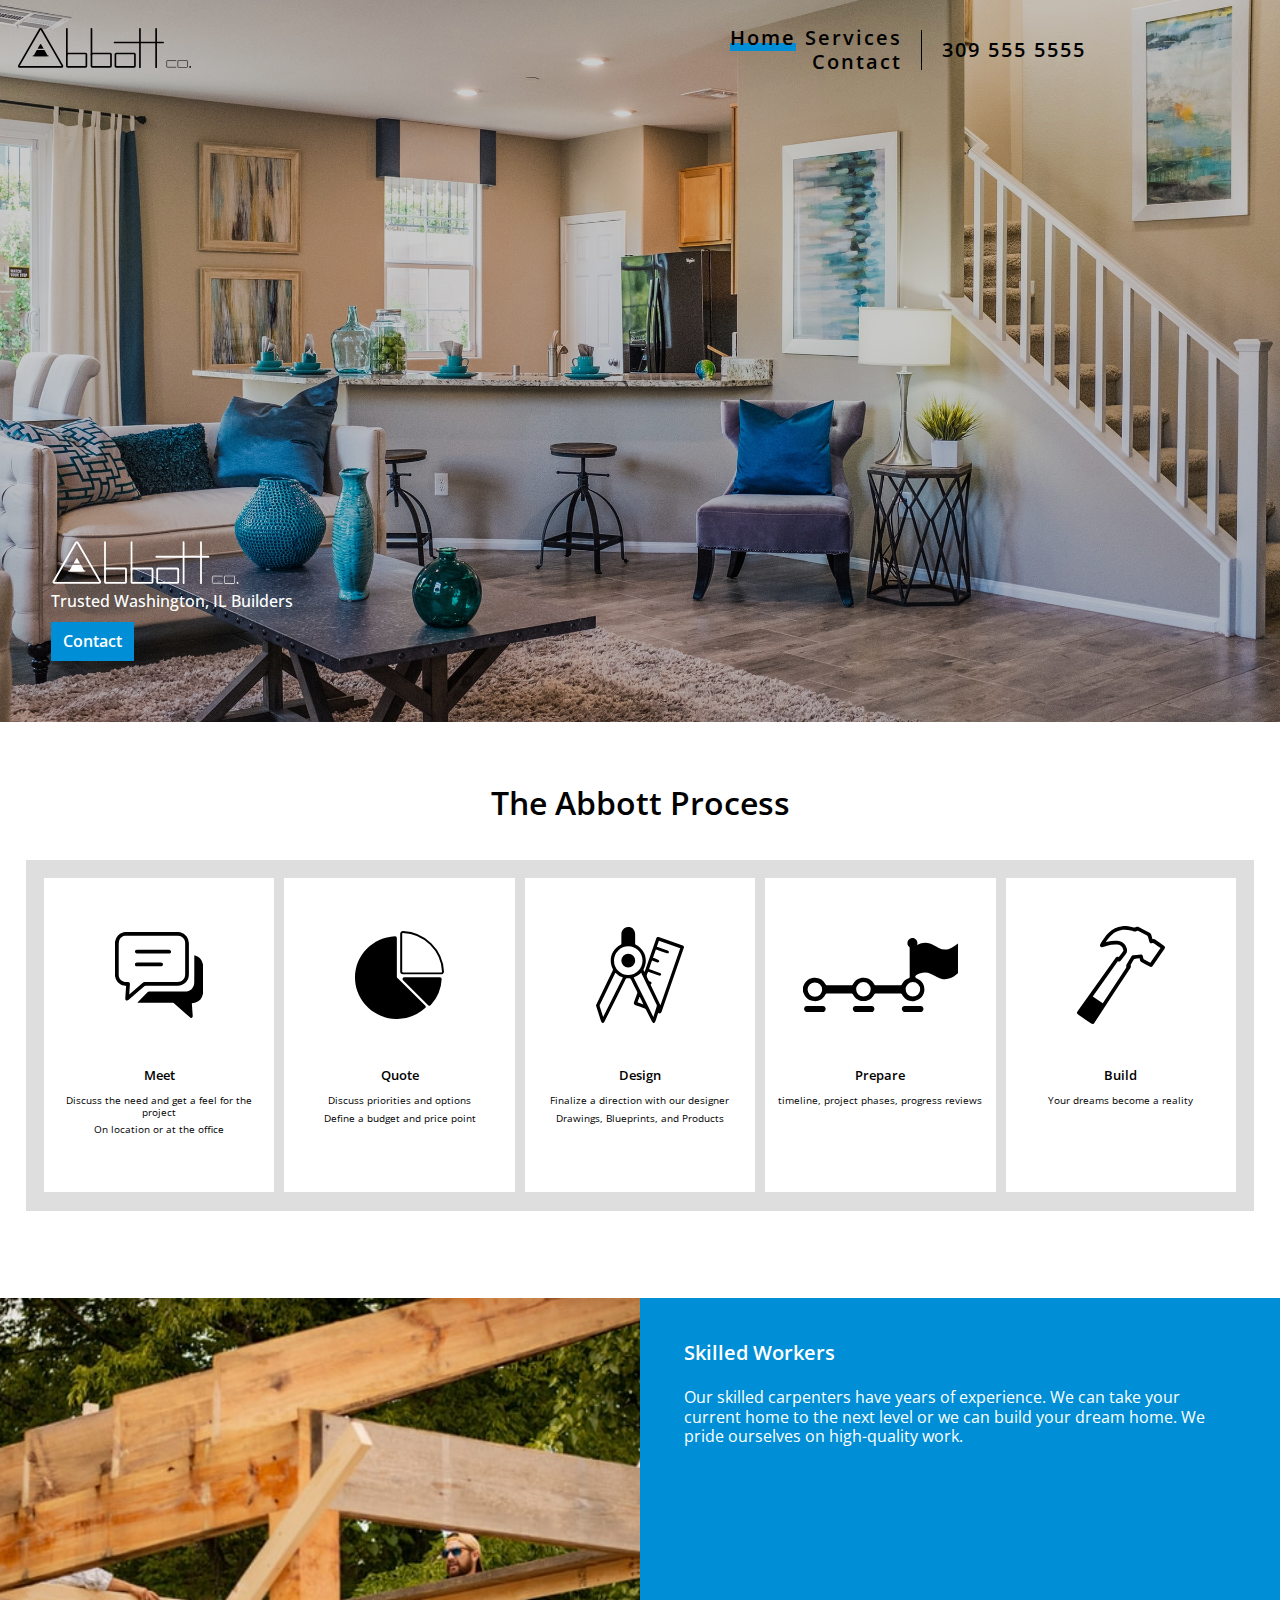
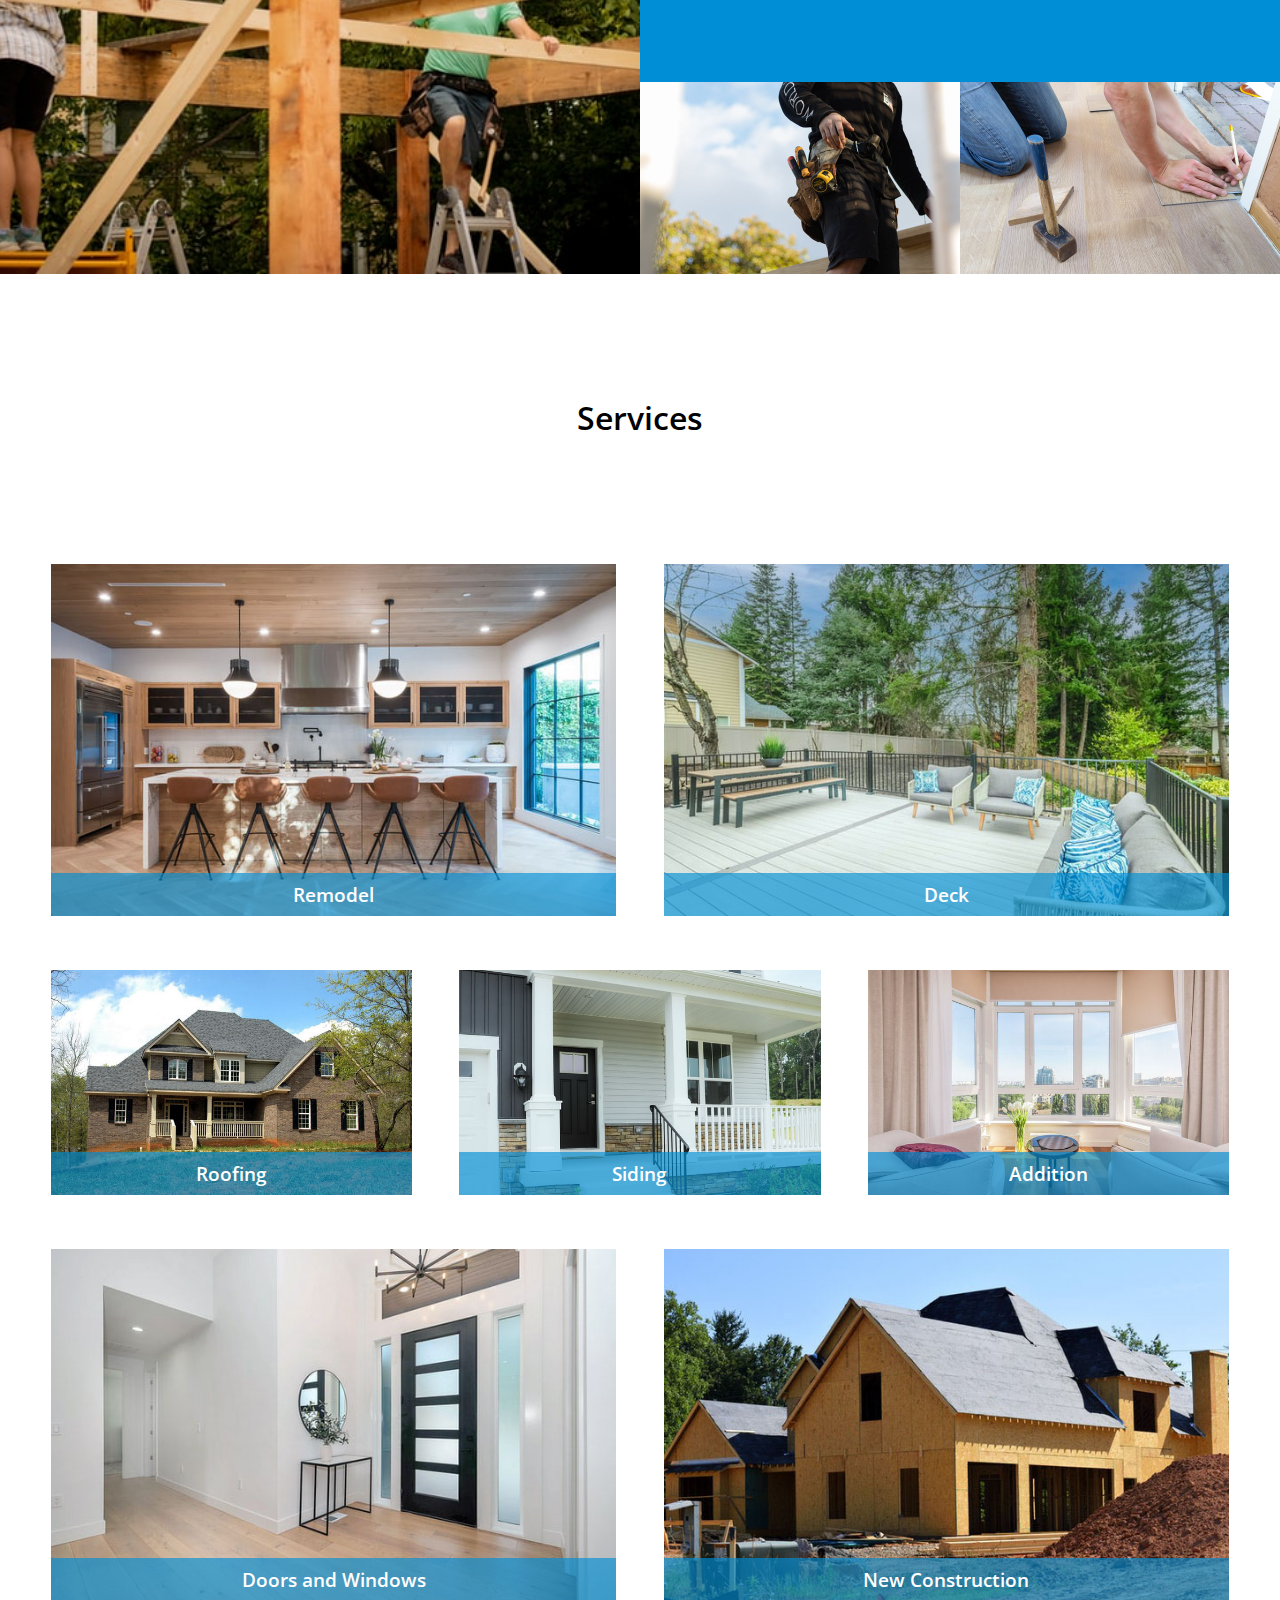
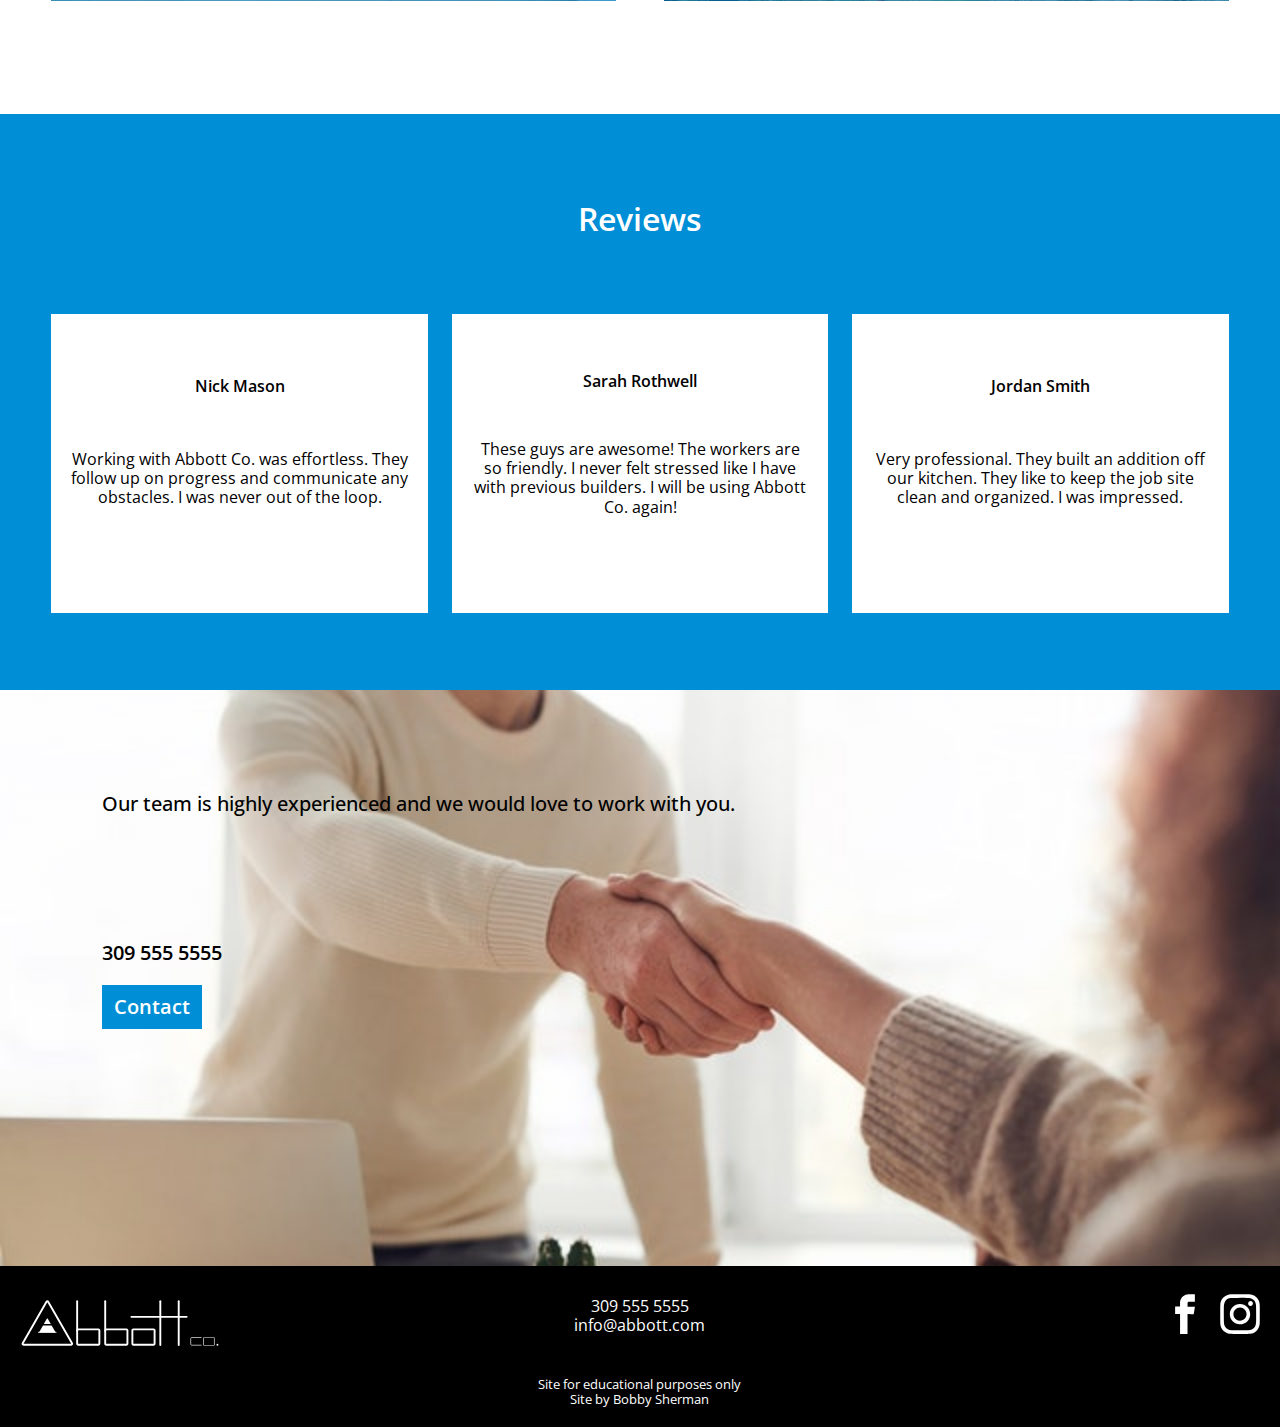
==== index.html @ 9bb4b3c3 "general tweaks + deleted redundant css" ====
<!DOCTYPE html>
<html lang="en">
    <head>
        <title>Abbott Company | Home</title>
        <link rel="icon" type="image/png" href="logo/favicon.svg">
        <meta charset="UTF-8">
        <meta name="description" content="Abbott Company is the trusted builder and contractor of Washington Illinois. (Site for educational purposes only)">
        <meta name="keywords" content="Peoria&#44; IL, Peoria Illinois, Abbott Company, Abbott Co., Contractor, Builder">
        <meta name="author" content="Bobby Sherman">
        <meta name="viewport" content="width=device-width, initial-scale=1.0">
        <link rel="preconnect" href="https://fonts.googleapis.com">
        <link rel="preconnect" href="https://fonts.gstatic.com" crossorigin>
        <link href="_css/styles.css" rel="stylesheet">
    </head>


    <body id="home">
        <header id="header" role="banner">
            <a class="logo-a" href="index.html"><img class="head-logo" src="logo/logo_blk.svg" alt="abbott company logo"></a> <!-- might replace with css background-->
            <nav role="navigation">
                <a href="#" id="menu-icon"></a>
                <ul class="nav-ul">
                    <li class="nav-li"><a class="nav-link current-page" href="#">Home</a></li>
                    <li class="nav-li"><a class="nav-link" href="_pages/services.html">Services</a></li>
                    <li class="nav-li"><a class="nav-link" href="_pages/contact.html">Contact</a></li>
                </ul>
            </nav>
           <div class="vrt-line"></div>
            <a class="head-nbr" href="tel:309-555-5555">309 555 5555</a>
        </header>

        <aside id="head-cta" role="complementary">
            <!-- REVIEW: <img src="pic/room.jpg" alt="Modern living room and kitcen"> --> <!-- NOTE: might replace with css background for section element -->
            <ul>
                <li><img class="head-cta-logo" src="logo/logo_wht.svg" alt="abbott company logo"></li> <!-- might replace with css background-->
                <li><p class="head-p">Trusted Washington&#44; IL Builders</p></li>
                <li><a class="btn" href="/_pages/contact.html">Contact</a></li>
            </ul>
        </aside>


        <main id="hm-main" role="main">
            <section id="process" role="region">
                <h2>The Abbott Process</h2>
                <article role="article">
                    <section class="process-card">
                        <img src="icon/meet.svg" alt="conversation speech bubble">
                        <h4>Meet</h4>
                        <ul class="process-ul">
                            <li class="process-li">Discuss the need and get a feel for the project</li>
                            <li class="process-li">On location or at the office</li>
                        </ul>
                    </section>

                    <section class="process-card">
                        <img src="icon/quote.svg" alt="pie chart">
                        <h4>Quote</h4>
                        <ul class="process-ul">
                            <li class="process-li">Discuss priorities and options</li>
                            <li class="process-li">Define a budget and price point</li>
                        </ul>
                    </section>

                    <section class="process-card">
                        <img src="icon/design.svg" alt="drawing compass and ruler">
                        <h4>Design</h4>
                        <ul class="process-ul">
                            <li class="process-li">Finalize a direction with our designer</li>
                            <li class="process-li">Drawings, Blueprints, and Products</li>
                        </ul>
                    </section>

                    <section class="process-card">
                        <img src="icon/prep.svg" alt="path to goal with milestones">
                        <h4>Prepare</h4>
                        <p class="process-info">timeline, project phases, progress reviews</p>
                    </section>

                    <section class="process-card">
                        <img src="icon/build.svg" alt="hammer">
                        <h4>Build</h4>
                        <p class="process-info">Your dreams become a reality</p>
                    </section>
                </article>
            </section>


            <section id="hm-workers" role="region">
                <img class="wrkPic-big" src="pic/workers1.jpg" alt="Two men framing a garage">      
                <!-- REVIEW: workers div -->
                <div class="wrk-exp">
                    <h3>Skilled Workers</h3>
                    <p>Our skilled carpenters have years of experience. We can take your current home to the next level or we can build your dream home. We pride ourselves on high-quality work.</p>
                </div>
                <img class="wrkPic-sml1" src="pic/workers2.jpg" alt="Carpenter with a toll belt">
                <img class="wrkPic-sml2" src="pic/workers3.jpg" alt="Carpenter installing new flooring">
            </section>


            <section id="hm-service" role="region">
                <h2>Services</h2>
                <a class="srv-lnk" href="/_pages/services.html">
                    <img class="srv-img" src="pic/remodel.jpg" alt="Large kitchen with modern decor">
                    <p class="srv-p">Remodel</p>
                </a>

                <a class="srv-lnk" href="/_pages/services.html">
                    <img class="srv-img" src="pic/deck.jpg" alt="Grey deck with seating">
                    <p class="srv-p">Deck</p>
                </a>

                <a class="srv-lnk" href="/_pages/services.html">
                    <img class="srv-img" src="pic/roof.jpg" alt="New roof shingles">
                    <p class="srv-p">Roofing</p>
                </a>

                <a class="srv-lnk" href="/_pages/services.html">
                    <img class="srv-img" src="pic/siding.jpg" alt="Front of house with blue and white siding">
                    <p class="srv-p">Siding</p>
                </a>

                <a class="srv-lnk" href="/_pages/services.html">
                    <img class="srv-img" src="pic/addition.jpg" alt="Sitting area with white chairs and large windows">
                    <p class="srv-p">Addition</p>
                </a>

                <a class="srv-lnk" href="/_pages/services.html">
                    <img class="srv-img" src="pic/door.jpg" alt="Front door with frosted light and clear side lights">
                    <p class="srv-p">Doors and Windows</p>
                </a>

                <a class="srv-lnk" href="/_pages/services.html">
                    <img class="srv-img" src="pic/new.jpg" alt="New house with OSB exterior and felt paper on roof">
                    <p class="srv-p">New Construction</p>
                </a>
            </section>


            <section id="reviews" role="region">
                <h2>Reviews</h2>
                    <p class="review-p"><cite>Nick Mason</cite>
                    <q class="review-q">Working with Abbott Co. was effortless. They follow up on progress and communicate any obstacles. I was never out of the loop.</q>
                    </p>

                    <p class="review-p"><cite>Sarah Rothwell</cite>
                    <q class="review-q">These guys are awesome! The workers are so friendly. I never felt stressed like I have with previous builders. I will be using Abbott Co. again!</q>
                    </p>

                    <p class="review-p"><cite>Jordan Smith</cite>
                    <q class="review-q">Very professional. They built an addition off our kitchen. They like to keep the job site clean and organized. I was impressed.</q>
                    </p>
            </section>


            <aside id="cta" role="complementary">
                <!-- REVIEW: <img class="hm-cta-pic" src="pic/handshake.jpg" alt="Man and woman shake ahnds in agreement"> --> <!-- NOTE: might replace with css background-->
                    <p>Our team is highly experienced and we would love to work with you.</p>
                    <ul>
                        <li><a class="cta-num" href="tel:309-555-5555">309 555 5555</a></li>
                        <li><a class="btn" href="/_pages/contact.html">Contact</a></li>
                    </ul>
            </aside>
        </main>


        <footer role="contentinfo">
            <img src="logo/logo_wht.svg" alt="abbott company logo">

            <address>
                <a href="tel:309-555-5555">309 555 5555</a>
                <a href="mailto:info@abbott.com">info@abbott.com</a>
            </address>
            
            <section>
                <p>Site for educational purposes only</p>
                <p>Site by<a href="mailto:thebobbysherman@gmail.com"> Bobby Sherman</a></p>
            </section>

            <ul>
                <li><a href="#"><img class="fb" src="social/facebook_sprite_wht.svg" alt="facebook logo"></a></li>
                <li><a href="#"><img class="ig" src="social/instagram_sprite_wht.svg" alt="instagram logo"></a></li>
            </ul>
        </footer>
    </body>
</html>
---- _css/styles.css ----
@import url('https://fonts.googleapis.com/css2?family=Open+Sans:wght@300;400;500;600;700&display=swap');

/* SECTION: RESET */

	/* 	http://meyerweb.com/eric/tools/css/reset/ 
   		v2.0 | 20110126
   		License: none (public domain)
   		modified by: Bobby Sherman */

html, body, div, span, applet, object, iframe,
h1, h2, h3, h4, h5, h6, p, blockquote, pre,
a, abbr, acronym, address, big, cite, code,
del, dfn, em, img, ins, kbd, q, s, samp,
small, strike, strong, sub, sup, tt, var,
b, u, i, center,
dl, dt, dd, ol, ul, li,
fieldset, form, label, legend,
table, caption, tbody, tfoot, thead, tr, th, td,
article, aside, canvas, details, embed, 
figure, figcaption, footer, header, hgroup, 
menu, nav, output, ruby, section, summary,
time, mark, audio, video {
	margin: 0;
	padding: 0;
	border: 0;
	font-size: 110%;
	font: inherit;
	vertical-align: baseline;
	text-decoration: none;
	box-sizing: border-box;
	font-family: "Open Sans", Verdana, Geneva, Tahoma, sans-serif;
}
/* HTML5 display-role reset for older browsers */
article, aside, details, figcaption, figure, 
footer, header, hgroup, menu, nav, section {
	display: block;
}
body {
	line-height: 1.2;
}
ol, ul{
	list-style: none;
}
blockquote, q {
	quotes: none;
}
blockquote:before, blockquote:after,
q:before, q:after {
	content: '';
	content: none;
}
table {
	border-collapse: collapse;
	border-spacing: 0;
}
input, textarea {
	box-sizing: border-box;
	margin: 0;
} 
/* !SECTION: RESET - END */


/* SECTION: Global STYLES */
/* ANCHOR: h GLOBAL */
h1 {
	text-align: center;
	font-size: 300%;
	font-weight: var(--smi);
	padding: 5%;
}

h2 {
	text-align: center;
	font-weight: var(--smi);
	font-size: 200%;
	padding: 3%;
}

h3 {
	font-weight: var(--smi);
	font-size: 125%;
}

h4 {
	font-weight: var(--smi);
	margin-bottom: 10px;
}


/* ANCHOR: p GLOBAL */
p {
	color: var(--black);
}

/* ANCHOR: btn GLOBAL */
.btn {
	display: inline-block;
	background-color: var(--blue);
	margin: 10px 0;
	padding: 10px 12px;
	color: var(--white);
	font-weight: var(--smi);
}

.btn:hover {
	transition: 100ms ease-in-out;
	background-color: var(--hvrBlue);
}

.btn:active {
	transform: scale(.9);
}

/* ANCHOR: HEADER */
#header {
	grid-area: header;
	align-items: center;
	display: grid;
	grid-template-columns: auto 2.15fr .1fr 1fr;
	height: 100px;
	padding: 1%;
	z-index: 1000; /* REVIEW */
}

.menu-icon {
	display: none;
}

.logo-a {
	padding: 5px;
}

.head-logo {
	height: 40px;
}

.head-cta-logo {
	display: block;
	padding: 3% 0;
	height: 60px;
}

.head-nbr {
	padding-left: 1.25%;
	justify-self: left;
}


/* ANCHOR: NAV GLOBAL*/
.nav-li {
	display: inline;
	padding: 1%;
}

.nav-link:hover, .head-nbr:hover {
	background-image: url(../background/blue-box.svg);
	background-repeat: no-repeat;
	background-size: 170px;
	background-position: bottom;
}

.current-page {
	background-image: url(../background/blue-box.svg);
	background-repeat: no-repeat;
	background-size: 170px;
	background-position: bottom;
}

.nav-link, .head-nbr {
	color: var(--black);
	font-weight: var(--smi);
	font-size: 125%;
	letter-spacing: 2px;
}

.nav-ul {
	justify-self: end;
	text-align: right;
}

.vrt-line {
	border-left: 1.75px solid var(--black);
	height: 40px;
	justify-self: center;
}


/* ANCHOR: CTA GLOBAL */
#cta { 
		background-size: cover;
		background-position: center;
		padding: 8%;
		display: grid;
		font-size: 125%;
}

#cta p {        
	font-weight: var(--med);
}

#cta li {
	padding: 5px 0;
}

#cta ul {
    padding: 30px 0;
}
    
.cta-num {
	color: var(--black);
	font-weight: var(--smi);
}


/* ANCHOR: main GLOBAL */
main {
	grid-area: main;
	display: grid;
}


/* SECTION: footer GLOBAL */
footer {
	grid-area: footer;
	background-color: var(--black);
	display: grid;
}

footer p, footer a {
	color: var(--white);
}

footer > img {
	grid-area: ft-logo;
	align-self: end;
}

footer ul {
	grid-area: ft-social;
	display: grid;
	text-align: center;
	grid-template-columns: repeat(2, 1fr);
}

/* https://css-tricks.com/spriting-img/ -- Robin Rendle (Feb 6, 2015) */
.ig {
	object-fit: cover; /* modified */
	object-position: 0 0;
}

.fb {
	object-fit: cover; /* modified */
	object-position: 0 0;
}

footer address {
	grid-area: ft-info;
}

footer section {
	grid-area: ft-btm;
	text-align: center;
	align-self: end;
} 
/* !SECTION END - footer GLOBAL */


/* SECTION: HOME GLOBAL */
#home {
	display: grid;
}


/* ANCHOR: PROCESS */
#process {
	grid-area: process;
	display: grid;
}

#process article {
	display: grid;
	background-color: var(--grey);
}

.process-card {
	background-color: var(--white);
	display: grid;
	padding: 2%;
}

.process-card img {
	grid-area: pro-icon;
}

.process-card h4 {
	grid-area: pro-h4;
}

.process-card p, .process-card li {
	grid-area: pro-info;
}


/* ANCHOR: WORKERS */
#hm-workers {
		grid-area: workers;
		display: grid;
}


/* ANCHOR: SERVICE */
#hm-service {
		grid-area: service;
		display: grid;
}

.srv-lnk {
		display: grid;
		align-items: end;
}

.srv-p {
	background: var(--alphaBlue);
	color: var(--white);
	font-weight: var(--smi);
	font-size: 120%;
	grid-area: 2 / 1 / 3 / 2;
	width: 100%;
	text-align: center;
	padding: 10px;
}

.srv-img {
		grid-area: 1 / 1 / 3 / 2;
		width: 100%;
}


/* ANCHOR: REVIEWS */
#reviews {
		grid-area: review;
		display: grid;
		background-color: var(--blue);
		padding: 4% 4% 6% 4%;
}

.review-p {
	display: grid;
	background-color: var(--white);
	text-align: center;
	padding: 5%;
}

#reviews h2 {
	color: var(--white);
}

#reviews cite {
	align-self: center;
	font-weight: var(--smi);
}

#reviews cite {
	margin-bottom: 10px;
	font-weight: var(--smi);
}


/* ANCHOR: CTA-HOME */
#home #cta {
	grid-area: cta;
	background-image: url(../pic/handshake.jpg);
}
/* !SECTION: END - HOME GLOBAL */


/* SECTION: SERVICE GLOBAL */
#remodel {
	grid-area: remodel;
}

#deck {
	grid-area: deck;
}

#roof {
	grid-area: roof;
}

#siding {
	grid-area: siding;
}

#addition {
	grid-area: addition;
}

#door {
	grid-area: door;
}

#new {
	grid-area: new;
}

#srv-header {
	grid-area: srv-header;
	display: grid;
	grid-template-rows: 1fr 1fr;
	background-color: var(--blue);
}

#srv-header h1, #srv-header p {
	color: var(--white);
}


/* ANCHOR: SERVICE CARDS */
#service-main article {
	display: grid;
	gap: 15px;
	padding: 5%;
}

#service-main article img {
	width: 100%;
}

#service-main p {
	margin-top: 10px;
}

#service-main h3 {
	margin-bottom: 10px;
}

#service-main article ul {
	list-style-type: disc;
	list-style-position: inside;
	margin: 10px 5px;
}


/* ANCHOR: SERVICE CTA */
#service #cta {
	grid-area: srv-cta;
	background-image: 
		linear-gradient(
			rgba(0, 0, 0, .4),
			rgba(0, 0, 0, .4)
		),
		url(../pic/design.jpg);
}

#service .cta-num {
	color: var(--white);
}

#service #cta p {
	color: var(--white);
}
/* !SECTION: END - SERVICE GLOBAL */


/* SECTION: CONTACT GLOBAL */
#contact main {
	grid-template-rows: .125fr 1fr .5fr;
	grid-template-areas: 
	"ct-h1"
	"form"
	"ct-info"
	;
}

#contact h1 {
	grid-area: ct-h1;
	background-color: var(--blue);
	color: var(--white);
}


/* ANCHOR: FORM */
#form {
	grid-area: form;
	background-color: var(--blue);
	display: grid;
	padding: 4%;
}

#form section {
	background-color: var(--white);
}

#form .title {
	font-weight: var(--med);
}

#form .inputs,
#form select,
#form textarea {
	width: 100%;
	padding: 8px;
	margin: 5px 0 10px 0;
	background-color: var(--white);
	border: 1.2px solid var(--black);
}

fieldset label {
	margin: 5px 10px 5px 1px;
}

fieldset {
	margin: 10px 0;
}

#form .btn {
	border: none;
}


/* ANCHOR: INFO CARDS */
#contact-info {
	grid-area: ct-info;
	background-color: var(--grey);
	display: grid;
	margin: 3%;
}

.info-cards {
	background-color: var(--white);
	text-align: center;
	padding: 5%;
}

#social {
	grid-area: social;
	display: grid;
	grid-template-rows: .5fr 1fr;
	grid-template-columns: 1fr 1fr;
}

#hours {
	grid-area: hours;
}

#address {
	grid-area: address;
}

#bus-email {
	grid-area: email;
}

#bus-email a {
	color: var(--black);
}

#social h4 {
	grid-column: 1/3;
}

#contact-info dt {
	font-weight: var(--med);	
}

#contact-info dd {
	margin-bottom: 5px;
}

#contact-info h4 {
	padding: 8px;
}

#social img, #social p {
	transform: scale(.8);
}

#social a {
	justify-items: center;
}

/* !SECTION: END - CONTACT GLOBAL */


/* SECTION: VARIABLES */
:root {
	/* ANCHOR: COLORS */
	--white: hsl(0, 0%, 100%);
	--grey: hsl(0, 0%, 87%);
	--black: hsl(0, 0%, 0%);
	--blue: hsl(200, 100%, 42%);
	--alphaBlue: hsla(200, 100%, 42%, 65%);
	--hvrBlue: hsl(200, 100%, 22%);

	/* ANCHOR: FONT WEIGHTS */
	--lt: 300;
	--nrm: 400;
	--med: 500;
	--smi: 600;
	--bld: 700;
} 
/* !SECTION: END - VARIABLES */
/* !SECTION: END - GLOBAL STYLES */




/* SECTION: MOBILE */
@media screen and (min-width: 320px) and (max-width: 667px)  {
	
	/* SECTION: MOBILE GLOBAL */
	
	/* ANCHOR: HEADER */
	.head-cta-logo, .head-nbr, .vrt-line {
		display: none;
	}

	#header {
		grid-area: header;
		align-items: center;
		display: flex;
		justify-content: space-between;
		height: 75px;
		padding: 2%;
		z-index: 1000; /* REVIEW */
	}

	.logo-a {
		padding: 5px;
	}

	.head-logo {
		height: 40px;
	}

	
	/* ANCHOR: Nav */
	/* FIXME: Nav
		- nav doesn't display well on home screen
		- nav doesn't have animation
		- hamburger needs to be clickable on mobile 
	*/
	nav {
		padding: 5px;
	}

	/*	https://www.youtube.com/watch?v=XsvvSRN9DyA -- XO PIXEL 
		Used as a base for building a semantic nav */
	#menu-icon {
		background-image: url(../icon/menu_sprite.svg);
		background-repeat: no-repeat;
		background-position: 0 0;
		background-size: cover;
		display: block;
		height: 40px;
		width: 40px;
	}

	.nav-ul {
		display: none;
		position: absolute;
		background: var(--white);
		top: 75px;
		right: 0px;
		width: 100%;
		height: 100%;
		padding-top: 25%;
	}

	nav:hover ul {
		display: block;
	}

	.nav-li {
		padding: 30px 0;
		display: block;
		text-align: center;
	}

	.nav-link {
		text-decoration: none;
		color: var(--black);
		font-weight: var(--bld);
		font-size: 250%;
	}

	.nav-link:hover {
		background-image: url(../background/blue-box.svg);
		background-repeat: no-repeat;
		background-size: 325px;
		background-position: bottom;
	}

	.current-page {
		background-image: url(../background/blue-box.svg);
		background-repeat: no-repeat;
		background-size: 325px;
		background-position: bottom;
	}


	/* MOBILE - ANCHOR: FOOTER */
	footer {
		grid-row-gap: 10px;
		padding: 5%;
		grid-template-rows: .5fr .5fr 1fr;
		grid-template-columns: 1fr 1fr;
		grid-template-areas: 
		"ft-logo ft-social"
		". ft-info"
		"ft-btm ft-btm"
		;
	}

	footer p, footer a {
		font-size: 80%;
	}

	footer img {
		width: 150px;
	}

	footer ul {
		justify-self: end;
		column-gap: 10px;
	}

	.ig {
		width: 40px;
		height: 40px;
	}

	.fb {
		width: 20px;
		height: 39.5px;
	}

	footer address {
		text-align: right;
	}

	footer address a {
		display: block;
		padding: 5px 0;
	}
	/* !SECTION: END - MOBILE GLOBAL */


	/* SECTION: HOME */
	/* NOTE: Grid <body> */
	#home {
		grid-template-rows: auto 5% auto auto;
		grid-template-areas: 
		"header"
		"head-cta"
		"main"
		"footer"
		;
	}

	/* ANCHOR: HEAD CTA */
	#head-cta {
		grid-area: 1 / 1 / 3 / 2;
		z-index: 1; /* REVIEW */
		background-image: 
			linear-gradient(
				rgba(0, 0, 0, .2),
				rgba(0, 0, 0, .2)
			),
			url(../pic/room.jpg);
		background-repeat: no-repeat;
		background-position: center;
		background-size: cover;
		padding: 4%;
		display: flex;
		align-items: flex-end;
	}

	.head-p {
		color: var(--white);
		font-weight: var(--med);
	}

	/* NOTE: Grid <main> */
	#hm-main {
		grid-template-rows: .5fr .5fr 2fr .75fr .25fr;
		grid-template-areas: 
		"process"
		"workers"
		"service"
		"review"
		"cta"
		;
	}

	
	/* ANCHOR: PROCESS */
	#process {
		grid-template-rows: 1fr 4fr;
		padding: 0 5% 10% 5%;
	}

	#process article {
		grid-template-rows: repeat(5, 1fr);
		row-gap: 10px;
		padding: 4%;
	}

	.process-card {
		width: 100%;
		grid-template-columns: 1fr 2.5fr;
		grid-template-rows: .90fr 1fr;
		grid-template-areas: 
		"pro-icon pro-h4"
		"pro-icon pro-info"
		;
	}

	.process-card img {
		width: 50%;
		align-self: center;
		justify-self: center;
	}

	.process-card p, .process-card li {
		font-size: 70%;
	}

	.process-card li {
		margin-bottom: 5px;
	}

	.process-card h4 {
		align-self: end;
		margin-bottom: 5px;
	}

	
	/* ANCHOR: WORKERS */
	#hm-workers {
		grid-template-columns: 1fr 1fr;
		grid-template-rows: .5fr 1fr .5fr;
		grid-template-areas:
		"wrk-exp wrk-exp"
		"wrk-1 wrk-1"
		"wrk-2 wrk-3"
		;
	}

	.wrk-exp {
		grid-area: wrk-exp;
		background-color: var(--blue);
		padding: 5%;
		width: 100%;
	}

	.wrkPic-big {
		grid-area: wrk-1;
	}

	.wrkPic-sml1 {
		grid-area: wrk-2;
	}

	.wrkPic-sml2 {
		grid-area: wrk-3;
	}

	#hm-workers img {
		width: 100%;
	}

	#hm-workers p, #hm-workers h3 {
		color: var(--white);
		padding: 2%;
	}


	/* ANCHOR: SERVICE */
	#hm-service {
		row-gap: 15px;
		grid-template-rows: .1fr repeat(7, .75fr);
		margin-bottom: 50px;
	}

	.srv-lnk {
		padding: 4%;
		grid-template-rows: .8fr .2fr;
	}

	
	/* ANCHOR: REVIEWS */
	#reviews {
		grid-template-rows: .5fr repeat(3, 2fr);
		row-gap: 5%;
		padding: 8%;
	}

	
	/* ANCHOR: CTA */
	/* !SECTION: END - HOME */

	
	/* SECTION: SERVICE */
	#service-main {
		gap: 25px;
		grid-template-rows: repeat(9, auto);
		grid-template-areas:
		"srv-header"
		"remodel"
		"deck"
		"roof"
		"siding"
		"addition"
		"door"
		"new"
		"srv-cta"
		;
	}

	#srv-header {
		padding: 5%;
	}	
	/* !SECTION: END - SERVICE */


	/* SECTION: CONTACT */
	/* ANCHOR: FORM */
	#form {
		grid-template-rows: 1fr .5fr;
	}

	.formS1 {
		padding: 5% 5% 0 5%;
	}

	.formS2 {
		padding: 0% 5% 5% 5%;
	}


	/* ANCHOR: INFO CARDS */
	/* FIXME
		- seem too small
	*/
	#contact-info {
		padding: 3%;
		gap: 3%;
		grid-template-columns: 1fr 1fr;
		grid-template-rows: repeat(6, .25fr);
		grid-template-areas:
		"social email"
		"social email"
		"social hours"
		"address hours"
		"address hours"
		"address hours"
		;
	}
	/* !SECTION: END - CONTACT */
} 
/* !SECTION: END - MOBILE */




/* SECTION: TABLET */
@media screen and (min-width: 668px) and (max-width: 1024px) {
	
	/* SECTION: TABLET GLOBAL */
	footer {
		padding: 20px;
		grid-template-columns: 1fr 1fr 1fr;
		grid-template-rows: 1fr 1fr;
		justify-items: center;
		align-items: center;
		grid-template-areas:
		"ft-logo ft-info ft-social"
		". ft-btm ."
		;
	}

	footer img {
		width: 200px;
		justify-self: left;
	}

	.ig {
		/* object-fit: cover; */ /* modified */
		/* object-position: 0 0; */
		width: 40px;
		height: 40px;
		margin-left: 10px;
	}

	.fb {
		/* object-fit: cover; */ /* modified */
		/* object-position: 0 0; */
		width: 20px;
		height: 39.5px;
	}

	footer address a {
		display: block;
		text-align: center;
	}

	footer ul {
		justify-self: right;
	}

	footer section {
		margin-top: 30px;
		font-size: 80%;
	}
	/* !SECTION: END - TABLET GLOBAL */
	
	/* SECTION: HOME */
	#home {
		grid-template-rows: auto 10% repeat(2, auto);
		grid-template-areas: 
		"header"
		"head-cta"
		"main"
		"footer"
		;
	}


	/* ANCHOR: HEAD CTA */
	#head-cta {
		grid-area: 1 / 1 / 3 / 2;
		z-index: 1; /* REVIEW */
		background-image: 
			linear-gradient(
				rgba(0, 0, 0, .2),
				rgba(0, 0, 0, .2)
			),
			url(../pic/room.jpg);
		background-repeat: no-repeat;
		background-position: center;
		background-size: cover;
		padding: 4%;
		display: flex;
		align-items: flex-end;
	}

	.head-p {
		color: var(--white);
		font-weight: var(--med);
	}

	#hm-main {
		grid-template-rows: .5fr repeat(2, auto) 2fr 1fr;
		grid-template-areas: 
		"process"
		"workers"
		"service"
		"review"
		"cta"
		;
	}


	/* ANCHOR: PROCESS */
	#process {
		grid-template-rows: .2fr 1fr;
		padding: 2%;
	}

	#process article {
		grid-template-columns: repeat(5, 1fr);
		column-gap: 10px;
		padding: 1.5%;
		margin-bottom: 3%;
	}

	.process-card {
		grid-template-rows: 2fr .3fr 1fr;
		grid-template-areas: 
		"pro-icon"
		"pro-h4"
		"pro-info"
		;
	}

	.process-card img {
		width: 40%;
		align-self: center;
		justify-self: center;
	}

	.process-card:nth-child(4) img {
		width: 70%;
	}

	.process-card p, .process-card li {
		text-align: center;
		font-size: 60%;
		margin-bottom: 6px;
	}

	.process-card h4 {
		text-align: center;
		font-size: 80%;
	}


	/* ANCHOR: WORKERS */
	#hm-workers {
		grid-template-columns: repeat(4, 1fr);
		grid-template-rows: repeat(3, 1fr);
		grid-template-areas:
		"wrk-1 wrk-1 wrk-exp wrk-exp"
		"wrk-1 wrk-1 wrk-exp wrk-exp"
		"wrk-1 wrk-1 wrk-2 wrk-3"
		;
	}

	.wrk-exp {
		grid-area: wrk-exp;
		background-color: var(--blue);
		padding: 5%;
		width: 100%;
	}

	.wrkPic-big {
		grid-area: wrk-1;
		object-fit: cover;
		height: 100%;
	}

	.wrkPic-sml1 {
		grid-area: wrk-2;
	}

	.wrkPic-sml2 {
		grid-area: wrk-3;
	}

	#hm-workers img {
		width: 100%;
	}

	#hm-workers p, #hm-workers h3 {
		color: var(--white);
		padding: 2%;
	}


	/* ANCHOR: SERVICE */
	#hm-service {
		grid-template-columns: repeat(2, auto);
		grid-template-rows: .25fr repeat(4, 1fr);
		padding: 4%;
		justify-items: center;
		align-items: center;
	}

	#hm-service h2 {
		grid-area: 1 / 1 / 2 / 3;
	}

	.srv-lnk {
		padding: 2%;
		margin: 2%;
	}

	.srv-img {
		width: 100%;
	}

	.srv-lnk:last-of-type {
		grid-area: 5 / 1 / 6 / 3;
		width: 50%;
	}


	/* ANCHOR: REVIEWS */
	/* FIXME ADJUST GLOBAL STYLES */
	#reviews {
		gap: 4%;
		grid-template-rows: .25fr repeat(2, 1fr);
		grid-template-columns: repeat(2, auto);
	}

	#reviews h2 {
		width: 100%;
		grid-area: 1 / 1 / 2 / 3;
	}

	.review-p:nth-child(4) {
		grid-area: 3 / 1 / 4 / 3;
		width: 48%;
		justify-self: center;
	}

	/* ANCHOR: CTA */
	/* !SECTION: HOME - END */


	/* SECTION: SERVICE */
	#service-main {
		grid-template-rows: .5fr repeat(4, 1fr);
		grid-template-columns: repeat(2, 1fr);
		grid-template-areas:
		"srv-header srv-header"
		"remodel deck"
		"roof siding"
		"addition door"
		"new new"
		"srv-cta srv-cta"
		;
	}


	/* ANCHOR: HEADING */
	#srv-header {
		padding: 0 10%;
		margin-bottom: 5%;
	}


	/* ANCHOR: CARDS */
	#new {
		width: 50%;
		justify-self: center;
	}


	/* ANCHOR: CTA */
	/* !SECTION: SERVICE - END */


	/* SECTION: CONTACT */
	/* ANCHOR FORM */
	#form {
		grid-template-columns: repeat(2, auto);
	}

	#form section {
		padding: 8%;
	}

	/* ANCHOR INFO CARDS */
	#contact-info {
		grid-template-columns: repeat(4, 1fr);
		grid-template-rows: .8fr .2fr;
		grid-template-areas:
		"social hours address email"
		". hours . .";
		column-gap: 1.5%;
		padding: 2%;
	}
	/* !SECTION: CONTACT - END */
} 
/* !SECTION: TABLET - END */




/* SECTION: DESKTOP */
@media screen and (min-width: 1025px) {
	
	/* SECTION: DESKTOP GLOBAL */
	/* ANCHOR: FOOTER */
	footer {
		padding: 20px;
		grid-template-columns: 1fr 1fr 1fr;
		grid-template-rows: 1fr 1fr;
		justify-items: center;
		align-items: center;
		grid-template-areas:
		"ft-logo ft-info ft-social"
		". ft-btm ."
		;
	}

	footer img {
		width: 200px;
		justify-self: left;
	}

	.ig {
		width: 40px;
		height: 40px;
		margin-left: 10px;
	}

	.fb {
		width: 20px;
		height: 39.5px;
	}

	footer address a {
		display: block;
		text-align: center;
	}

	footer ul {
		justify-self: right;
	}

	footer section {
		margin-top: 30px;
		font-size: 80%;
	}
	/* !SECTION: END - DESKTOP GLOBAL */


	/* SECTION: HOME */
	#home {
		grid-template-rows: auto 15% repeat(2, auto);
		grid-template-areas: 
		"header"
		"head-cta"
		"main"
		"footer"
		;
	}


	/* ANCHOR: HEAD CTA */
	#head-cta {
		grid-area: 1 / 1 / 3 / 2;
		z-index: 1; /* REVIEW */
		background-image: 
			linear-gradient(
				rgba(0, 0, 0, .2),
				rgba(0, 0, 0, .2)
			),
			url(../pic/room.jpg);
		background-repeat: no-repeat;
		background-position: center;
		background-size: cover;
		padding: 4%;
		display: flex;
		align-items: flex-end;
	}

	.head-p {
		color: var(--white);
		font-weight: var(--med);
	}

	#hm-main {
		grid-template-rows: 1fr 1fr 2.5fr 1fr 1fr;
		grid-template-areas: 
		"process"
		"workers"
		"service"
		"review"
		"cta"
		;
	}


	/* ANCHOR: PROCESS */
	#process {
		grid-template-rows: .2fr 1fr;
		padding: 2%;
	}

	#process article {
		grid-template-columns: repeat(5, 1fr);
		column-gap: 10px;
		padding: 1.5%;
		margin-bottom: 5%;
	}

	.process-card {
		grid-template-rows: 2fr .3fr 1fr;
		grid-template-areas: 
		"pro-icon"
		"pro-h4"
		"pro-info"
		;
	}

	.process-card img {
		width: 40%;
		align-self: center;
		justify-self: center;
	}

	.process-card:nth-child(4) img {
		width: 70%;
	}

	.process-card p, .process-card li {
		text-align: center;
		font-size: 60%;
		margin-bottom: 6px;
	}

	.process-card h4 {
		text-align: center;
		font-size: 80%;
	}


	/* ANCHOR: WORKERS */
	#hm-workers {
		grid-template-columns: repeat(4, 1fr);
		grid-template-rows: repeat(3, 1fr);
		grid-template-areas:
		"wrk-1 wrk-1 wrk-exp wrk-exp"
		"wrk-1 wrk-1 wrk-exp wrk-exp"
		"wrk-1 wrk-1 wrk-2 wrk-3"
		;
	}

	.wrk-exp {
		grid-area: wrk-exp;
		background-color: var(--blue);
		padding: 5%;
		width: 100%;
	}

	.wrkPic-big {
		grid-area: wrk-1;
		object-fit: cover;
		height: 100%;
	}

	.wrkPic-sml1 {
		grid-area: wrk-2;
	}

	.wrkPic-sml2 {
		grid-area: wrk-3;
	}

	#hm-workers img {
		width: 100%;
	}

	#hm-workers p, #hm-workers h3 {
		color: var(--white);
		padding: 2%;
	}


	/* ANCHOR: SERVICE */
	#hm-service {
		grid-template-columns: repeat(6, 1fr);
		grid-template-rows: .75fr 1fr .5fr 1fr;
		padding: 4%;
		justify-items: center;
		align-items: center;
		gap: 4%;
		grid-template-areas:
		"h2 h2 h2 h2 h2 h2"
		"remodel remodel remodel deck deck deck"
		"roofing roofing siding siding addition addition"
		"doors doors doors new new new"
		;
	}

	.srv-lnk:nth-child(2) {
		grid-area: remodel;
	}

	.srv-lnk:nth-child(3) {
		grid-area: deck;
	}

	.srv-lnk:nth-child(4) {
		grid-area: roofing;
	}

	.srv-lnk:nth-child(5) {
		grid-area: siding;
	}

	.srv-lnk:nth-child(6) {
		grid-area: addition;
	}

	.srv-lnk:nth-child(7) {
		grid-area: doors;
	}

	.srv-lnk:last-child {
		grid-area: new;
	}

	#hm-service h2 {
		grid-area: h2;
	}

	.srv-img {
		width: 100%;
	}


	/* ANCHOR: REVIEWS */
	#reviews {
		display: grid;
		grid-template-columns: repeat(3, 1fr);
		grid-template-rows: 1fr 2fr;
		column-gap: 2%;
	}

	#reviews h2 {
		grid-area: 1 / span 3;
	}

	.review-p {
		padding: 5%;
	}
	/* ANCHOR: CTA */
	/* !SECTION: HOME - END */


	/* SECTION: SERVICE */
	#service-main {
		grid-template-rows: .75fr repeat(8, 1fr);
		grid-template-columns: repeat(2, 1fr);
		grid-template-areas:
		"srv-header srv-header"
		"remodel remodel"
		"deck deck"
		"roof roof"
		"siding siding"
		"addition addition"
		"door door"
		"new new"
		"srv-cta srv-cta"
		;
	}


	/* ANCHOR HEADING */
	#srv-header {
		padding: 0 10%;
		margin-bottom: 5%;
	}


	/* ANCHOR CARDS */
	#service-main article {
		display: grid;
		column-gap: 5%;
		grid-template-columns: repeat(2, 1fr);
		grid-template-rows: 1fr;
	}

	#service-main article img {
		align-self: start;
	}


	/* ANCHOR CTA */
	/* !SECTION: SERVICE - END */


	/* SECTION: CONTACT */
	/* ANCHOR FORM */
	#form {
		grid-template-columns: repeat(2, auto);
	}

	#form section {
		padding: 8%;
	}

	/* ANCHOR INFO CARDS */
	#contact-info {
		grid-template-columns: repeat(4, 1fr);
		grid-template-rows: .8fr .2fr;
		grid-template-areas:
		"social hours address email"
		". hours . .";
		column-gap: 1.5%;
		padding: 2%;
	}
	/* !SECTION: CONTACT - END */
} /* !SECTION: DESKTOP - END */
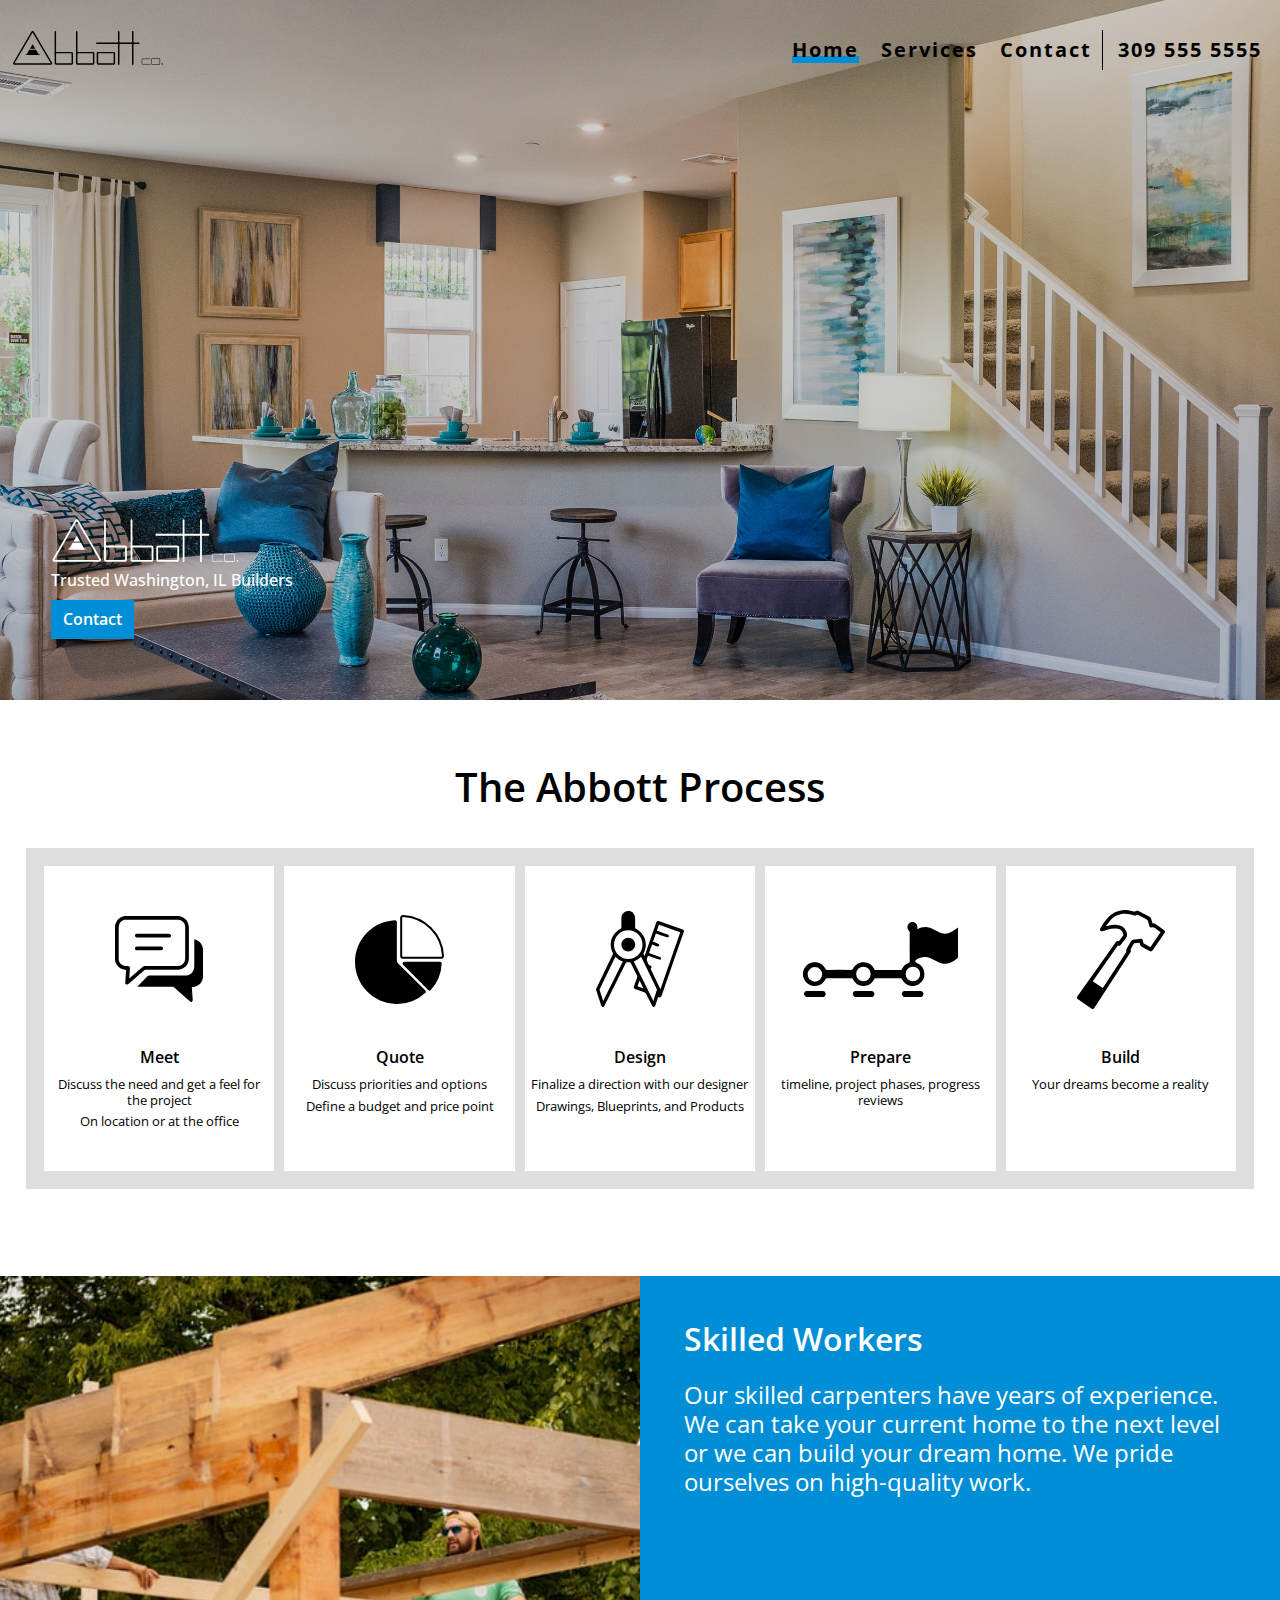
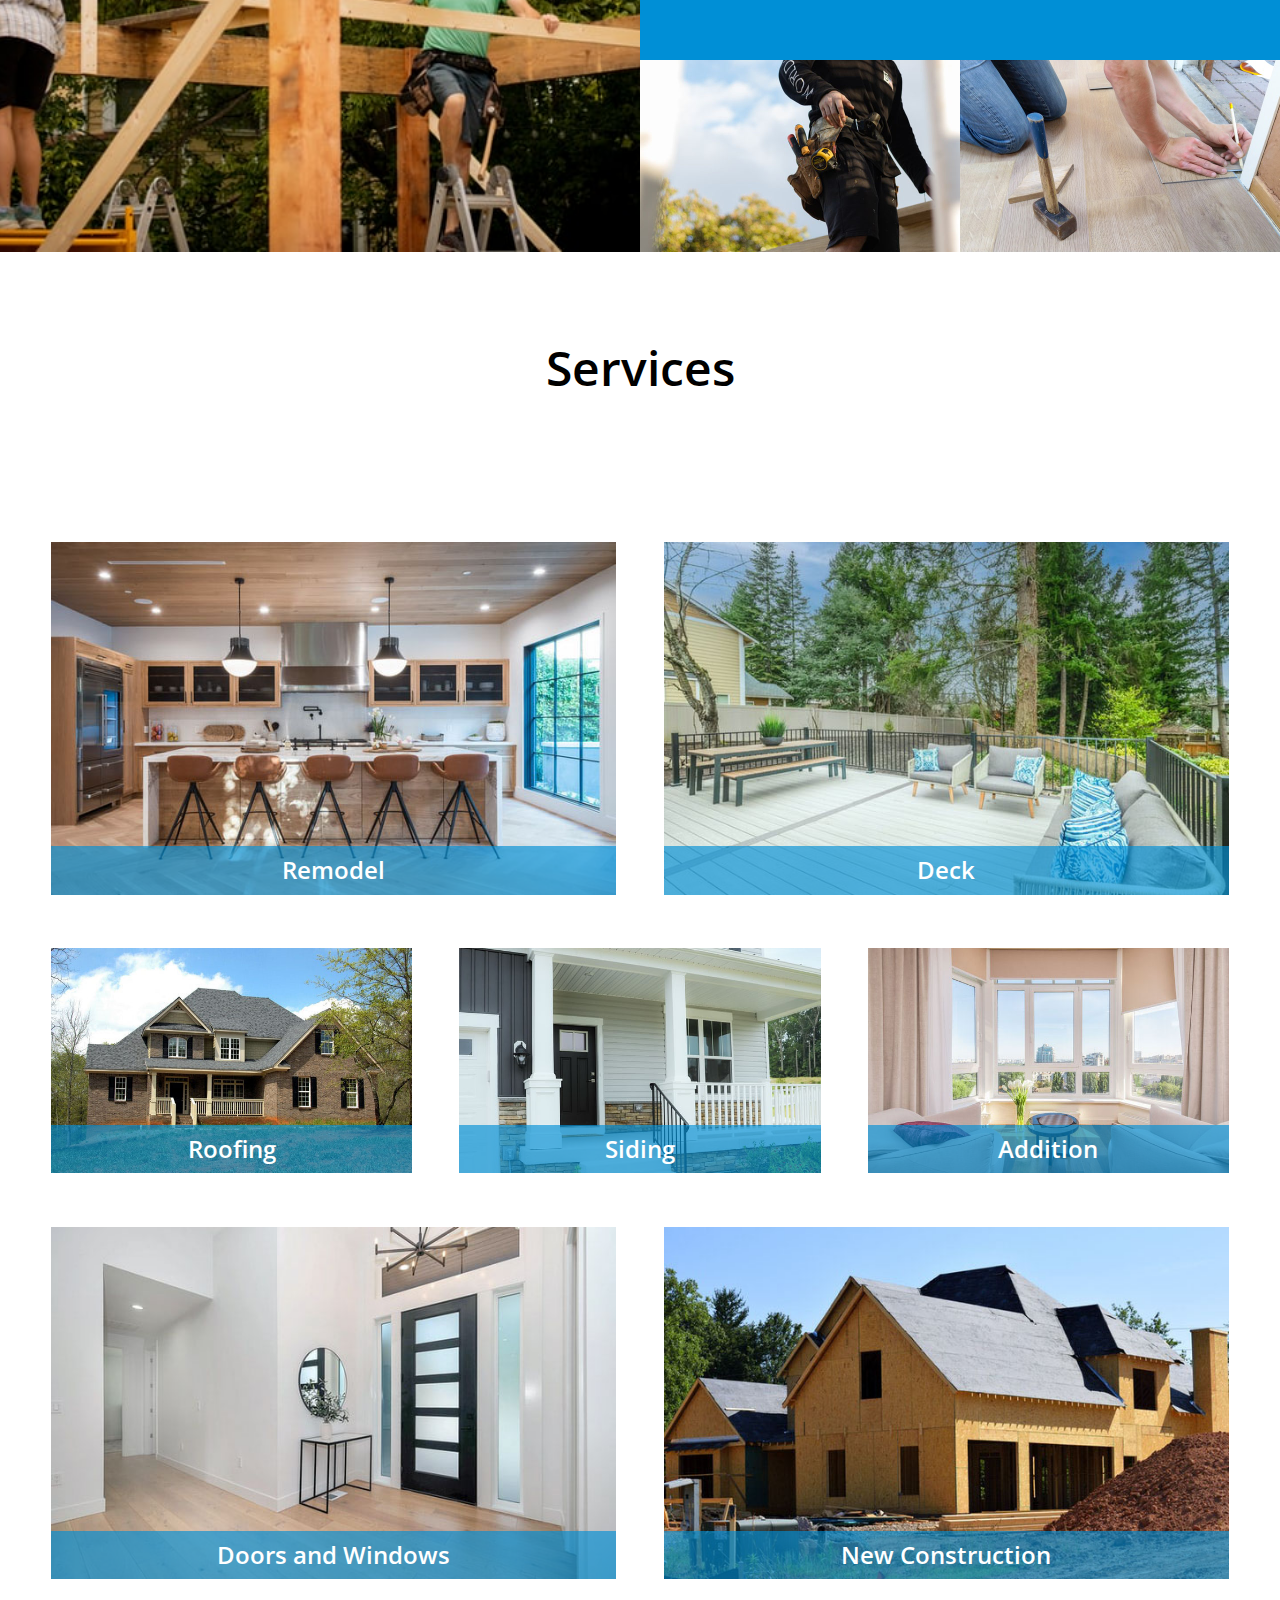
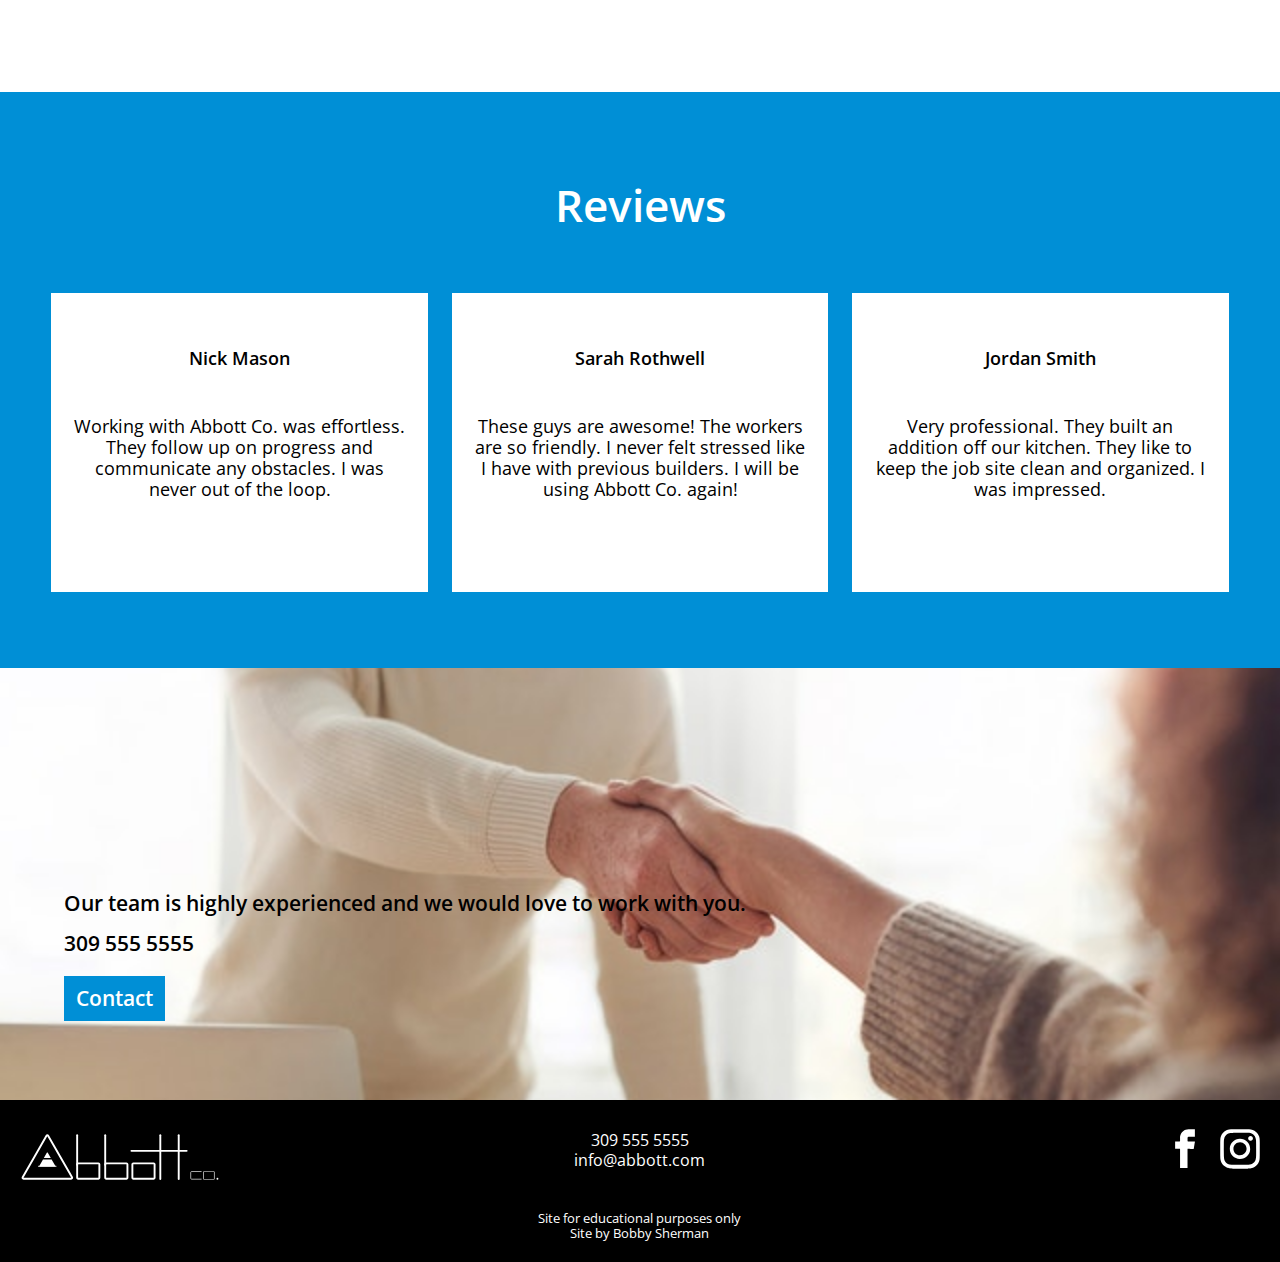
==== commit 44355d15: "fixed - header and nav" ====
--- a/index.html
+++ b/index.html
@@ -16,21 +16,22 @@
 
     <body id="home">
         <header id="header" role="banner">
-            <a class="logo-a" href="index.html"><img class="head-logo" src="logo/logo_blk.svg" alt="abbott company logo"></a> <!-- might replace with css background-->
-            <nav role="navigation">
-                <a href="#" id="menu-icon"></a>
-                <ul class="nav-ul">
-                    <li class="nav-li"><a class="nav-link current-page" href="#">Home</a></li>
-                    <li class="nav-li"><a class="nav-link" href="_pages/services.html">Services</a></li>
-                    <li class="nav-li"><a class="nav-link" href="_pages/contact.html">Contact</a></li>
-                </ul>
-            </nav>
-           <div class="vrt-line"></div>
-            <a class="head-nbr" href="tel:309-555-5555">309 555 5555</a>
+            <a class="logo-a" href="index.html"><img class="head-logo" src="logo/logo_blk.svg" alt="abbott company logo"></a>
+            <div id="header-container">
+                <nav role="navigation">
+                    <a href="#" id="menu-icon"></a>
+                    <ul class="nav-ul">
+                        <li class="nav-li"><a class="nav-link current-page" href="#">Home</a></li>
+                        <li class="nav-li"><a class="nav-link" href="_pages/services.html">Services</a></li>
+                        <li class="nav-li"><a class="nav-link" href="_pages/contact.html">Contact</a></li>
+                    </ul>
+                </nav>
+                <div class="vrt-line"></div>
+                <a class="head-nbr" href="tel:309-555-5555">309 555 5555</a>
+            </div>
         </header>
 
         <aside id="head-cta" role="complementary">
-            <!-- REVIEW: <img src="pic/room.jpg" alt="Modern living room and kitcen"> --> <!-- NOTE: might replace with css background for section element -->
             <ul>
                 <li><img class="head-cta-logo" src="logo/logo_wht.svg" alt="abbott company logo"></li> <!-- might replace with css background-->
                 <li><p class="head-p">Trusted Washington&#44; IL Builders</p></li>
@@ -153,7 +154,6 @@
 
 
             <aside id="cta" role="complementary">
-                <!-- REVIEW: <img class="hm-cta-pic" src="pic/handshake.jpg" alt="Man and woman shake ahnds in agreement"> --> <!-- NOTE: might replace with css background-->
                     <p>Our team is highly experienced and we would love to work with you.</p>
                     <ul>
                         <li><a class="cta-num" href="tel:309-555-5555">309 555 5555</a></li>
--- a/_css/styles.css
+++ b/_css/styles.css
@@ -115,23 +115,28 @@
 #header {
 	grid-area: header;
 	align-items: center;
-	display: grid;
-	grid-template-columns: auto 2.15fr .1fr 1fr;
+	display: flex;
+	/* grid-template-columns: repeat(2, auto); */
+	justify-content: space-between;
 	height: 100px;
 	padding: 1%;
 	z-index: 1000; /* REVIEW */
 }
 
+#header-container {
+	display: flex;
+	flex-direction: row;
+	justify-content: space-between;
+	align-items: center;
+	width: 475px;
+}
+
 .menu-icon {
 	display: none;
 }
 
-.logo-a {
-	padding: 5px;
-}
-
 .head-logo {
-	height: 40px;
+	width: 150px;
 }
 
 .head-cta-logo {
@@ -141,47 +146,56 @@
 }
 
 .head-nbr {
-	padding-left: 1.25%;
-	justify-self: left;
+	/* display: block; */
+	/* padding-left: 1.25%; */
+	text-align: center;
+	width: 155px;
 }
 
 
 /* ANCHOR: NAV GLOBAL*/
+.nav-ul {
+	display: flex;
+	flex-direction: row;
+	width: 300px;
+	justify-content: space-between;
+}
+
 .nav-li {
-	display: inline;
-	padding: 1%;
+	/* display: inline-block; */
+	/* padding: 0 5%; */
 }
 
 .nav-link:hover, .head-nbr:hover {
 	background-image: url(../background/blue-box.svg);
 	background-repeat: no-repeat;
-	background-size: 170px;
+	background-size: 150px;
 	background-position: bottom;
 }
 
 .current-page {
 	background-image: url(../background/blue-box.svg);
 	background-repeat: no-repeat;
-	background-size: 170px;
+	background-size: 150px;
 	background-position: bottom;
 }
 
 .nav-link, .head-nbr {
 	color: var(--black);
-	font-weight: var(--smi);
+	font-weight: var(--bld);
 	font-size: 125%;
 	letter-spacing: 2px;
 }
 
 .nav-ul {
-	justify-self: end;
-	text-align: right;
+	/* justify-self: end; */
+	/* text-align: right; */
 }
 
 .vrt-line {
 	border-left: 1.75px solid var(--black);
 	height: 40px;
-	justify-self: center;
+	/* justify-self: center; */
 }
 
 
@@ -189,13 +203,15 @@
 #cta { 
 		background-size: cover;
 		background-position: center;
-		padding: 8%;
-		display: grid;
-		font-size: 125%;
+		padding: 5%;
+		display: flex;
+		flex-direction: column;
+		justify-content: flex-end;
+		font-size: 130%;
 }
 
 #cta p {        
-	font-weight: var(--med);
+	font-weight: var(--smi);
 }
 
 #cta li {
@@ -203,7 +219,7 @@
 }
 
 #cta ul {
-    padding: 30px 0;
+	padding-top: 10px;
 }
     
 .cta-num {
@@ -323,7 +339,7 @@
 	background: var(--alphaBlue);
 	color: var(--white);
 	font-weight: var(--smi);
-	font-size: 120%;
+	font-size: 150%;
 	grid-area: 2 / 1 / 3 / 2;
 	width: 100%;
 	text-align: center;
@@ -342,6 +358,7 @@
 		display: grid;
 		background-color: var(--blue);
 		padding: 4% 4% 6% 4%;
+		font-size: 110%;
 }
 
 .review-p {
@@ -370,6 +387,7 @@
 #home #cta {
 	grid-area: cta;
 	background-image: url(../pic/handshake.jpg);
+
 }
 /* !SECTION: END - HOME GLOBAL */
 
@@ -414,12 +432,17 @@
 	color: var(--white);
 }
 
+#srv-header p {
+	font-size: 120%;
+}
+
 
 /* ANCHOR: SERVICE CARDS */
 #service-main article {
 	display: grid;
 	gap: 15px;
 	padding: 5%;
+	align-content: start;
 }
 
 #service-main article img {
@@ -484,6 +507,7 @@
 	grid-area: form;
 	background-color: var(--blue);
 	display: grid;
+	grid-template-columns: repeat(2, 1fr);
 	padding: 4%;
 }
 
@@ -535,7 +559,7 @@
 #social {
 	grid-area: social;
 	display: grid;
-	grid-template-rows: .5fr 1fr;
+	grid-template-rows: .1fr .9fr;
 	grid-template-columns: 1fr 1fr;
 }
 
@@ -569,10 +593,11 @@
 
 #contact-info h4 {
 	padding: 8px;
+	margin-bottom: 10px;
 }
 
 #social img, #social p {
-	transform: scale(.8);
+	transform: scale(.9);
 }
 
 #social a {
@@ -619,18 +644,19 @@
 		grid-area: header;
 		align-items: center;
 		display: flex;
+		/* flex-direction: row; */
 		justify-content: space-between;
 		height: 75px;
-		padding: 2%;
+		padding: 2% 5%;
 		z-index: 1000; /* REVIEW */
 	}
 
-	.logo-a {
-		padding: 5px;
+	#header-container {
+		width: auto;
 	}
 
 	.head-logo {
-		height: 40px;
+		height: 35px;
 	}
 
 	
@@ -640,9 +666,6 @@
 		- nav doesn't have animation
 		- hamburger needs to be clickable on mobile 
 	*/
-	nav {
-		padding: 5px;
-	}
 
 	/*	https://www.youtube.com/watch?v=XsvvSRN9DyA -- XO PIXEL 
 		Used as a base for building a semantic nav */
@@ -764,12 +787,12 @@
 		z-index: 1; /* REVIEW */
 		background-image: 
 			linear-gradient(
-				rgba(0, 0, 0, .2),
-				rgba(0, 0, 0, .2)
+				rgba(0, 0, 0, .15),
+				rgba(0, 0, 0, .15)
 			),
 			url(../pic/room.jpg);
 		background-repeat: no-repeat;
-		background-position: center;
+		background-position: top;
 		background-size: cover;
 		padding: 4%;
 		display: flex;
@@ -798,6 +821,10 @@
 	#process {
 		grid-template-rows: 1fr 4fr;
 		padding: 0 5% 10% 5%;
+	}
+
+	#process h2 {
+		align-self: center;
 	}
 
 	#process article {
@@ -921,12 +948,21 @@
 	#srv-header {
 		padding: 5%;
 	}	
+
+	#srv-header p {
+		font-size: 100%;
+	}
+
+	#service-main article section {
+		padding: 0 2%;
+	}
 	/* !SECTION: END - SERVICE */
 
 
 	/* SECTION: CONTACT */
 	/* ANCHOR: FORM */
 	#form {
+		grid-template-columns: none;
 		grid-template-rows: 1fr .5fr;
 	}
 
@@ -968,6 +1004,10 @@
 @media screen and (min-width: 668px) and (max-width: 1024px) {
 	
 	/* SECTION: TABLET GLOBAL */
+	#header {
+		height: 75px;
+	}
+
 	footer {
 		padding: 20px;
 		grid-template-columns: 1fr 1fr 1fr;
@@ -1017,7 +1057,7 @@
 	
 	/* SECTION: HOME */
 	#home {
-		grid-template-rows: auto 10% repeat(2, auto);
+		grid-template-rows: auto 12% repeat(2, auto);
 		grid-template-areas: 
 		"header"
 		"head-cta"
@@ -1038,7 +1078,7 @@
 			),
 			url(../pic/room.jpg);
 		background-repeat: no-repeat;
-		background-position: center;
+		background-position: top;
 		background-size: cover;
 		padding: 4%;
 		display: flex;
@@ -1223,8 +1263,12 @@
 
 	/* ANCHOR: CARDS */
 	#new {
-		width: 50%;
+		width: 55%;
 		justify-self: center;
+	}
+
+	#service-main article section {
+		padding: 0 2%;
 	}
 
 
@@ -1263,6 +1307,11 @@
 @media screen and (min-width: 1025px) {
 	
 	/* SECTION: DESKTOP GLOBAL */
+	body {
+		max-width: 1800px;
+		margin: 0 auto;
+	}
+
 	/* ANCHOR: FOOTER */
 	footer {
 		padding: 20px;
@@ -1304,6 +1353,10 @@
 	footer section {
 		margin-top: 30px;
 		font-size: 80%;
+	}
+
+	h2 {
+		font-size: 250%;
 	}
 	/* !SECTION: END - DESKTOP GLOBAL */
 
@@ -1331,7 +1384,7 @@
 			),
 			url(../pic/room.jpg);
 		background-repeat: no-repeat;
-		background-position: center;
+		background-position: top;
 		background-size: cover;
 		padding: 4%;
 		display: flex;
@@ -1344,7 +1397,7 @@
 	}
 
 	#hm-main {
-		grid-template-rows: 1fr 1fr 2.5fr 1fr 1fr;
+		grid-template-rows: 1fr 1fr 2.5fr 1fr .75fr;
 		grid-template-areas: 
 		"process"
 		"workers"
@@ -1389,13 +1442,12 @@
 
 	.process-card p, .process-card li {
 		text-align: center;
-		font-size: 60%;
+		font-size: 80%;
 		margin-bottom: 6px;
 	}
 
 	.process-card h4 {
 		text-align: center;
-		font-size: 80%;
 	}
 
 
@@ -1440,14 +1492,22 @@
 		padding: 2%;
 	}
 
+	#hm-workers h3 {
+		font-size: 200%;
+	}
+
+	#hm-workers p {
+		font-size: 150%;
+	}
+
 
 	/* ANCHOR: SERVICE */
 	#hm-service {
 		grid-template-columns: repeat(6, 1fr);
 		grid-template-rows: .75fr 1fr .5fr 1fr;
 		padding: 4%;
-		justify-items: center;
-		align-items: center;
+		/* justify-items: center; */
+		/* align-items: center; */
 		gap: 4%;
 		grid-template-areas:
 		"h2 h2 h2 h2 h2 h2"
@@ -1487,6 +1547,7 @@
 
 	#hm-service h2 {
 		grid-area: h2;
+		font-size: 300%;
 	}
 
 	.srv-img {
@@ -1533,7 +1594,7 @@
 
 	/* ANCHOR HEADING */
 	#srv-header {
-		padding: 0 10%;
+		padding: 0 15%;
 		margin-bottom: 5%;
 	}
 
@@ -1550,6 +1611,10 @@
 		align-self: start;
 	}
 
+	#service-main article {
+		font-size: 125%;
+	}
+
 
 	/* ANCHOR CTA */
 	/* !SECTION: SERVICE - END */
@@ -1557,10 +1622,6 @@
 
 	/* SECTION: CONTACT */
 	/* ANCHOR FORM */
-	#form {
-		grid-template-columns: repeat(2, auto);
-	}
-
 	#form section {
 		padding: 8%;
 	}
@@ -1579,6 +1640,3 @@
 } /* !SECTION: DESKTOP - END */
 
 
-
-
-
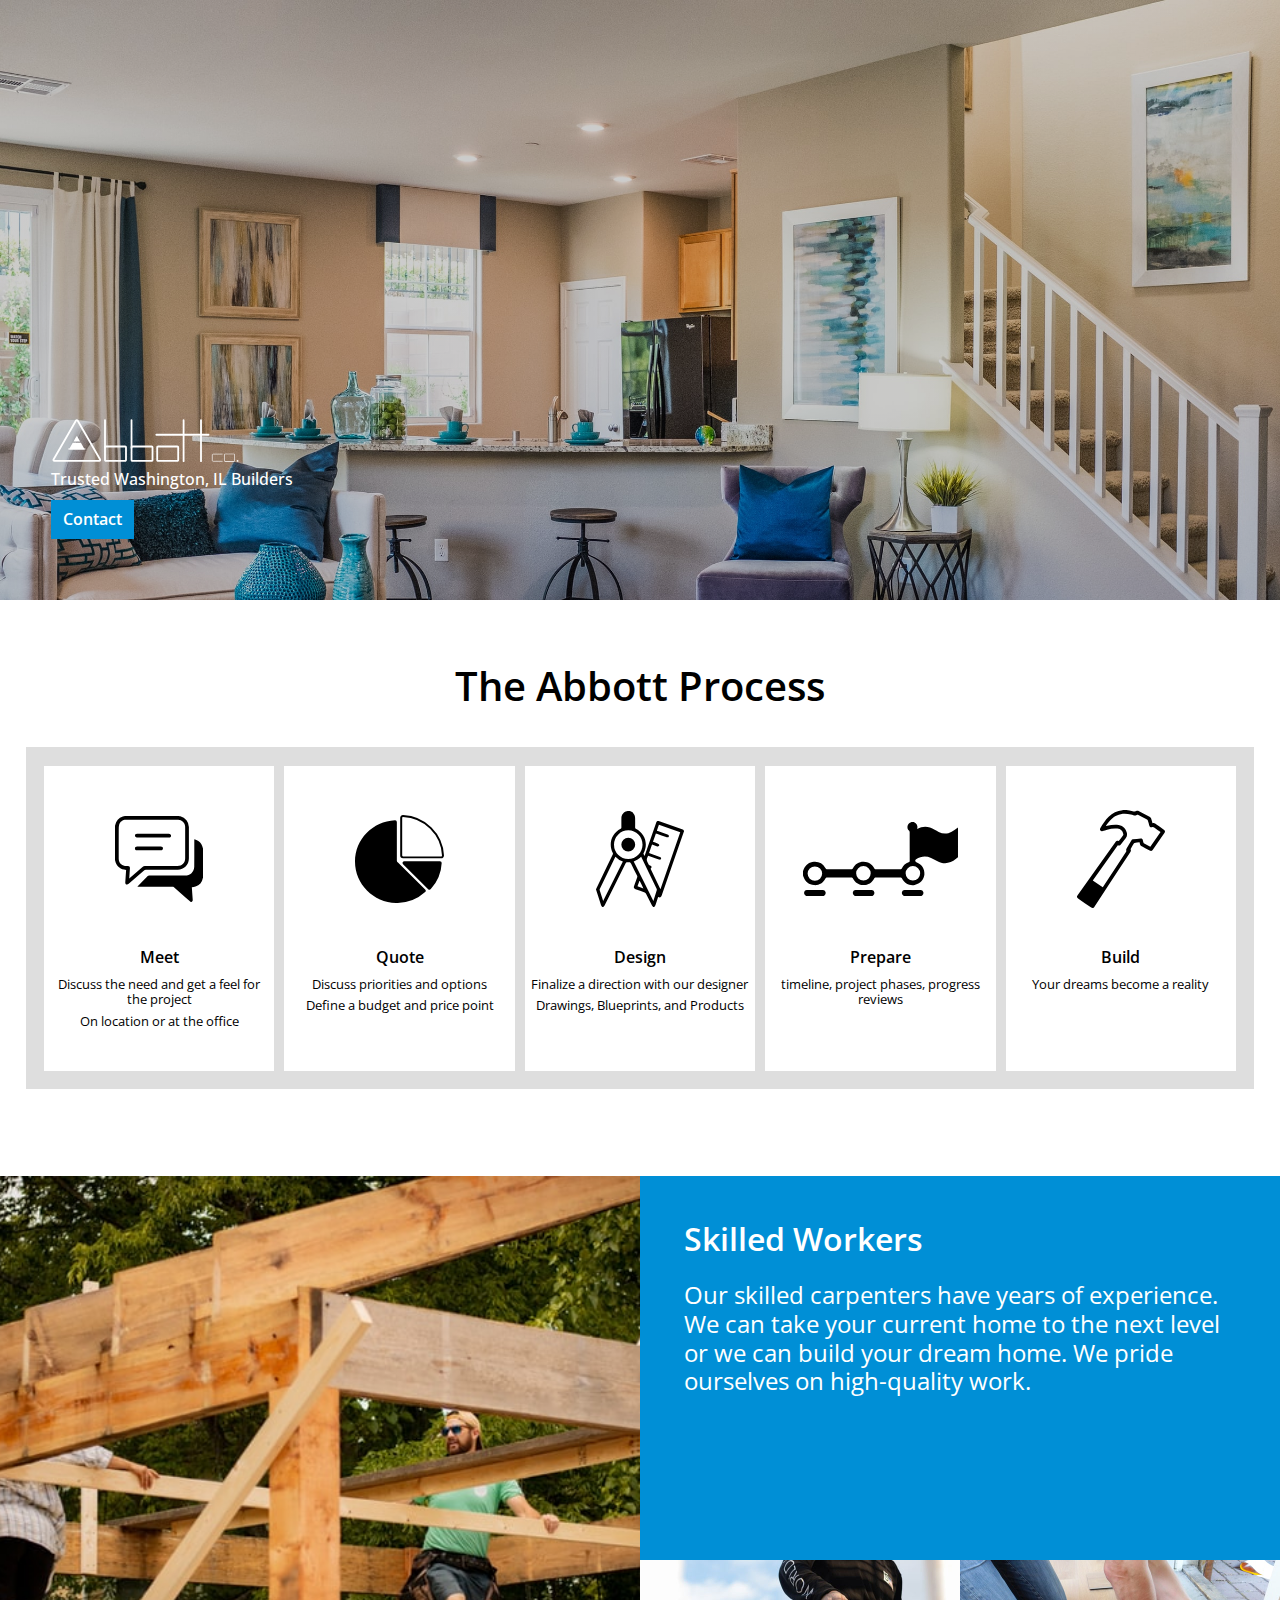
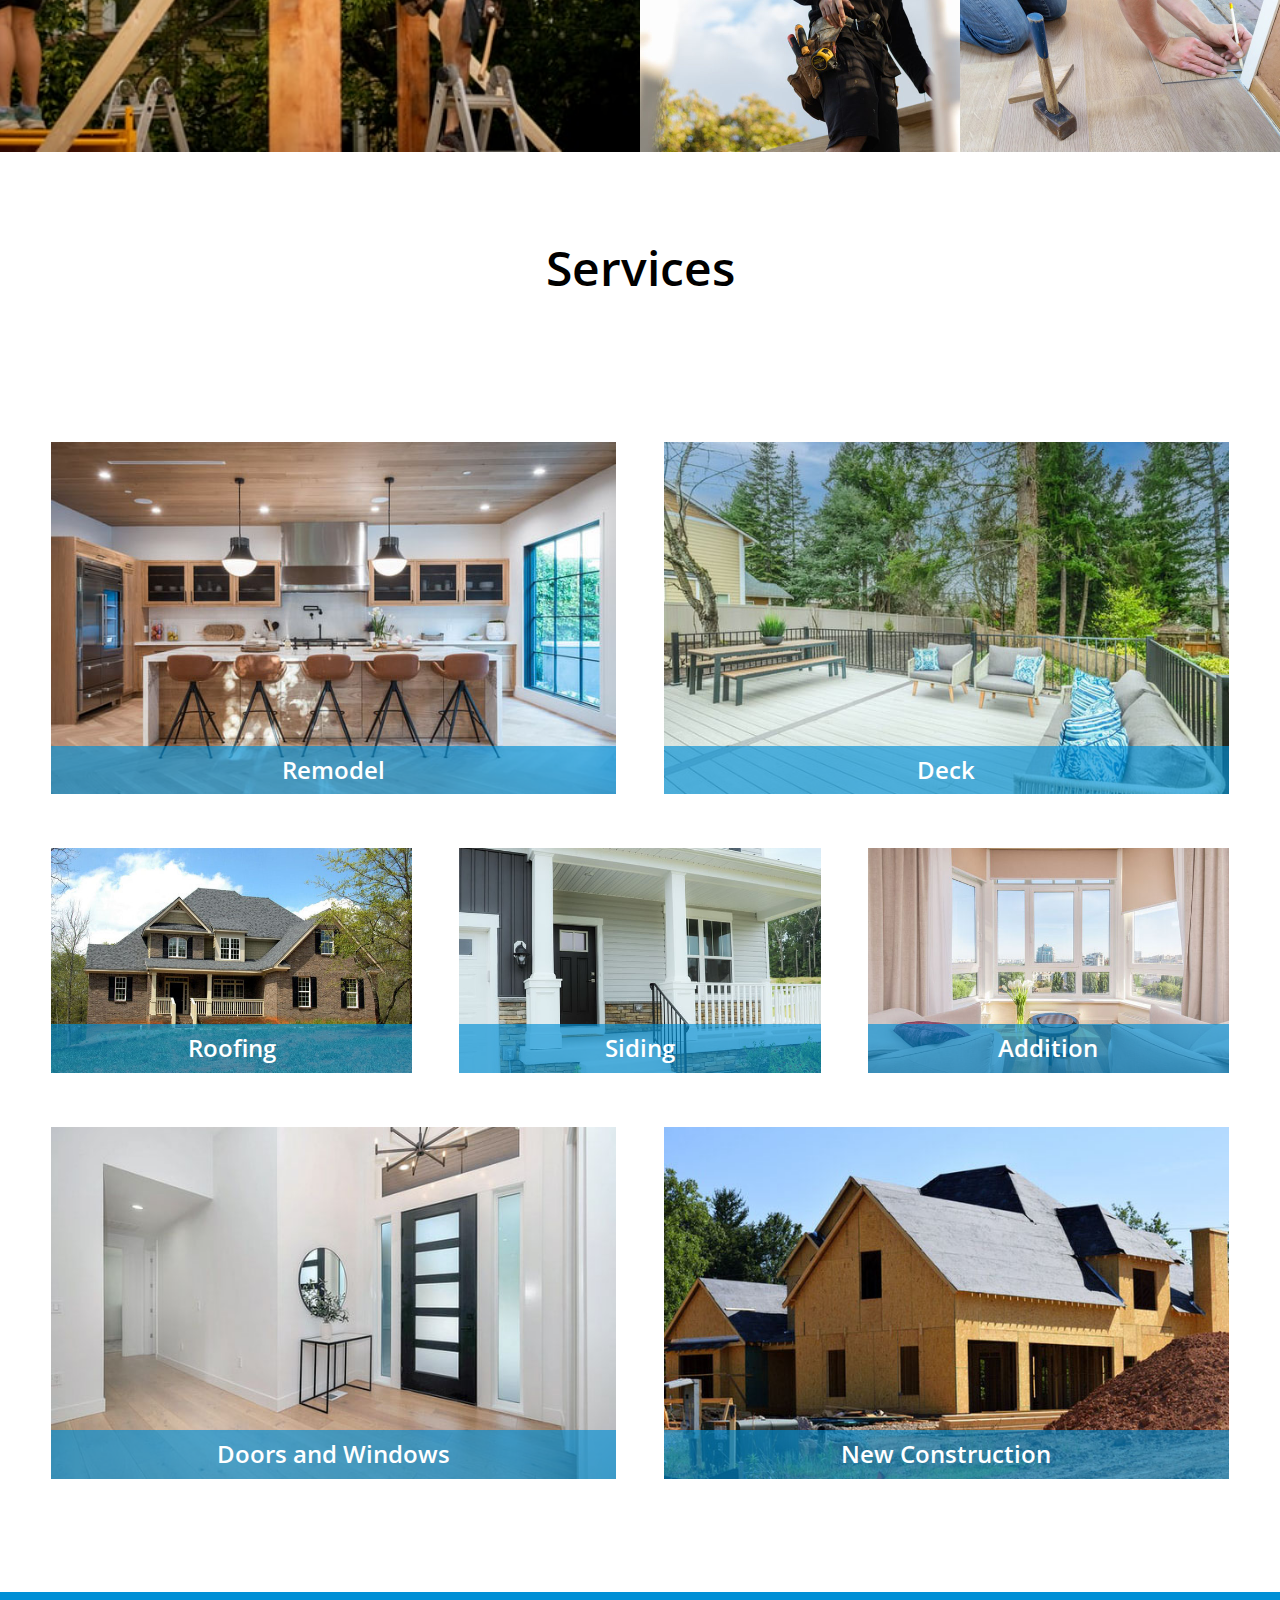
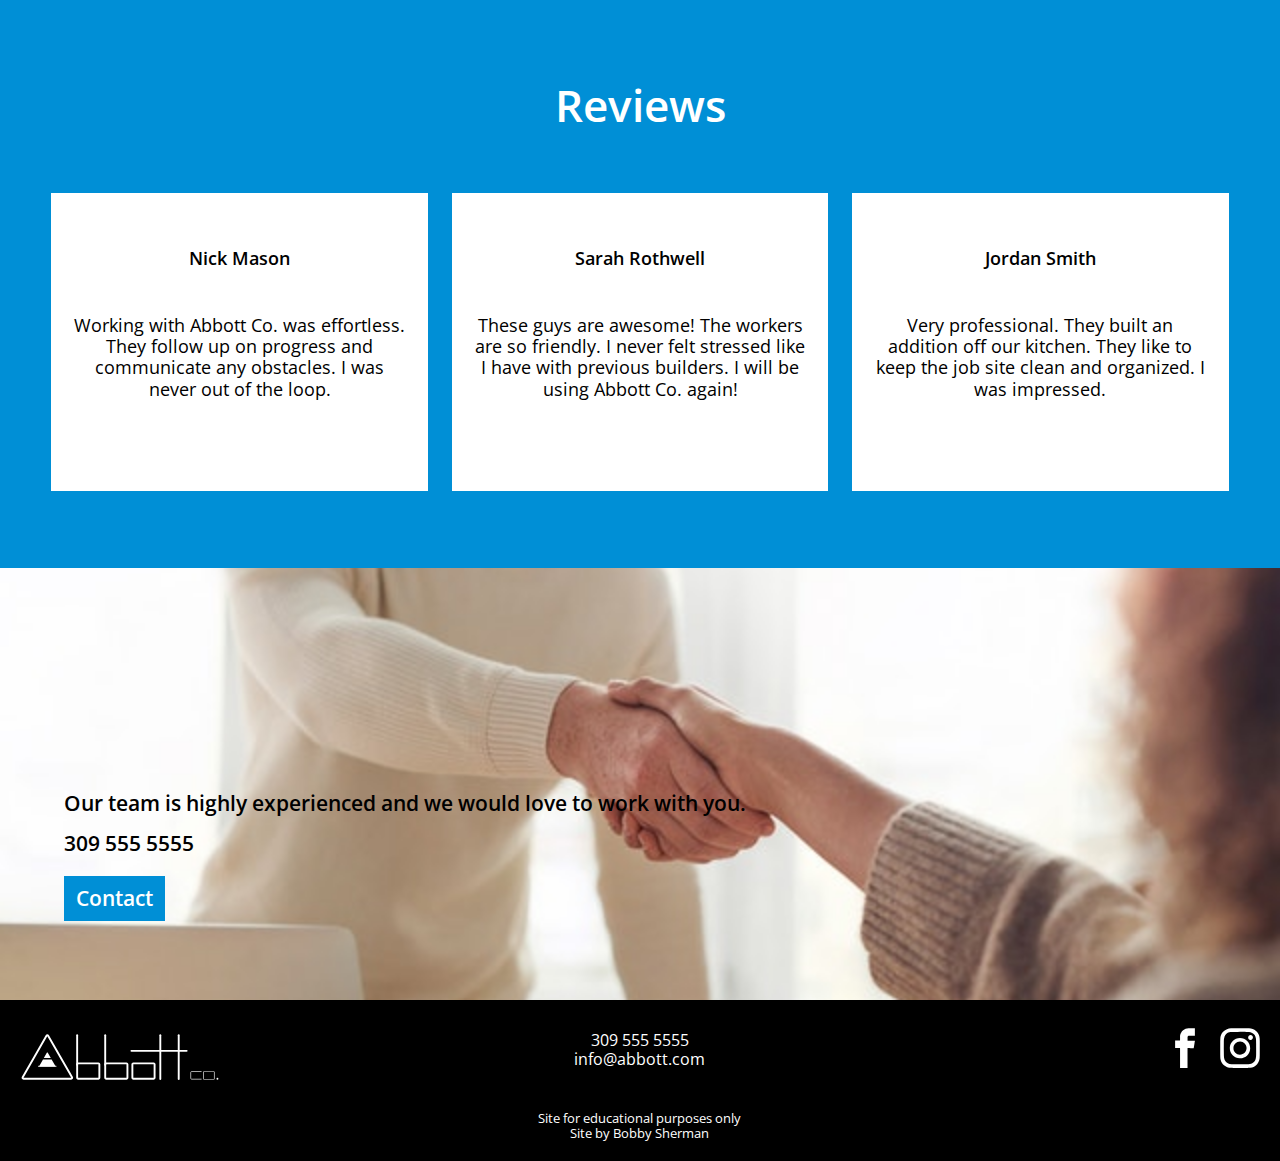
==== commit fd5d5ab2: "FINAL CHANGES" ====
--- a/index.html
+++ b/index.html
@@ -157,7 +157,7 @@
                     <p>Our team is highly experienced and we would love to work with you.</p>
                     <ul>
                         <li><a class="cta-num" href="tel:309-555-5555">309 555 5555</a></li>
-                        <li><a class="btn" href="/_pages/contact.html">Contact</a></li>
+                        <li><a class="btn" href="_pages/contact.html">Contact</a></li>
                     </ul>
             </aside>
         </main>
--- a/_css/styles.css
+++ b/_css/styles.css
@@ -1,6 +1,6 @@
 @import url('https://fonts.googleapis.com/css2?family=Open+Sans:wght@300;400;500;600;700&display=swap');
 
-/* SECTION: RESET */
+/* REGION: RESET */
 
 	/* 	http://meyerweb.com/eric/tools/css/reset/ 
    		v2.0 | 20110126
@@ -57,11 +57,11 @@
 	box-sizing: border-box;
 	margin: 0;
 } 
-/* !SECTION: RESET - END */
-
-
-/* SECTION: Global STYLES */
-/* ANCHOR: h GLOBAL */
+/* !REGION: RESET - END */
+
+
+/* REGION: Global STYLES */
+/* SECTION: h GLOBAL */
 h1 {
 	text-align: center;
 	font-size: 300%;
@@ -87,12 +87,12 @@
 }
 
 
-/* ANCHOR: p GLOBAL */
+/* SECTION: p GLOBAL */
 p {
 	color: var(--black);
 }
 
-/* ANCHOR: btn GLOBAL */
+/* SECTION: btn GLOBAL */
 .btn {
 	display: inline-block;
 	background-color: var(--blue);
@@ -111,7 +111,7 @@
 	transform: scale(.9);
 }
 
-/* ANCHOR: HEADER */
+/* SECTION: HEADER */
 #header {
 	grid-area: header;
 	align-items: center;
@@ -120,7 +120,6 @@
 	justify-content: space-between;
 	height: 100px;
 	padding: 1%;
-	z-index: 1000; /* REVIEW */
 }
 
 #header-container {
@@ -153,7 +152,7 @@
 }
 
 
-/* ANCHOR: NAV GLOBAL*/
+/* SECTION: NAV GLOBAL*/
 .nav-ul {
 	display: flex;
 	flex-direction: row;
@@ -161,11 +160,6 @@
 	justify-content: space-between;
 }
 
-.nav-li {
-	/* display: inline-block; */
-	/* padding: 0 5%; */
-}
-
 .nav-link:hover, .head-nbr:hover {
 	background-image: url(../background/blue-box.svg);
 	background-repeat: no-repeat;
@@ -187,19 +181,13 @@
 	letter-spacing: 2px;
 }
 
-.nav-ul {
-	/* justify-self: end; */
-	/* text-align: right; */
-}
-
 .vrt-line {
 	border-left: 1.75px solid var(--black);
 	height: 40px;
-	/* justify-self: center; */
-}
-
-
-/* ANCHOR: CTA GLOBAL */
+}
+
+
+/* SECTION: CTA GLOBAL */
 #cta { 
 		background-size: cover;
 		background-position: center;
@@ -228,14 +216,14 @@
 }
 
 
-/* ANCHOR: main GLOBAL */
+/* SECTION: main GLOBAL */
 main {
 	grid-area: main;
 	display: grid;
 }
 
 
-/* SECTION: footer GLOBAL */
+/* REGION: footer GLOBAL */
 footer {
 	grid-area: footer;
 	background-color: var(--black);
@@ -281,13 +269,13 @@
 /* !SECTION END - footer GLOBAL */
 
 
-/* SECTION: HOME GLOBAL */
+/* REGION: HOME GLOBAL */
 #home {
 	display: grid;
 }
 
 
-/* ANCHOR: PROCESS */
+/* SECTION: PROCESS */
 #process {
 	grid-area: process;
 	display: grid;
@@ -317,14 +305,14 @@
 }
 
 
-/* ANCHOR: WORKERS */
+/* SECTION: WORKERS */
 #hm-workers {
 		grid-area: workers;
 		display: grid;
 }
 
 
-/* ANCHOR: SERVICE */
+/* SECTION: SERVICE */
 #hm-service {
 		grid-area: service;
 		display: grid;
@@ -352,7 +340,7 @@
 }
 
 
-/* ANCHOR: REVIEWS */
+/* SECTION: REVIEWS */
 #reviews {
 		grid-area: review;
 		display: grid;
@@ -383,16 +371,16 @@
 }
 
 
-/* ANCHOR: CTA-HOME */
+/* SECTION: CTA-HOME */
 #home #cta {
 	grid-area: cta;
 	background-image: url(../pic/handshake.jpg);
 
 }
-/* !SECTION: END - HOME GLOBAL */
-
-
-/* SECTION: SERVICE GLOBAL */
+/* !REGION: END - HOME GLOBAL */
+
+
+/* REGION: SERVICE GLOBAL */
 #remodel {
 	grid-area: remodel;
 }
@@ -437,7 +425,7 @@
 }
 
 
-/* ANCHOR: SERVICE CARDS */
+/* SECTION: SERVICE CARDS */
 #service-main article {
 	display: grid;
 	gap: 15px;
@@ -464,7 +452,7 @@
 }
 
 
-/* ANCHOR: SERVICE CTA */
+/* SECTION: SERVICE CTA */
 #service #cta {
 	grid-area: srv-cta;
 	background-image: 
@@ -482,10 +470,10 @@
 #service #cta p {
 	color: var(--white);
 }
-/* !SECTION: END - SERVICE GLOBAL */
-
-
-/* SECTION: CONTACT GLOBAL */
+/* !REGION: END - SERVICE GLOBAL */
+
+
+/* REGION: CONTACT GLOBAL */
 #contact main {
 	grid-template-rows: .125fr 1fr .5fr;
 	grid-template-areas: 
@@ -502,7 +490,7 @@
 }
 
 
-/* ANCHOR: FORM */
+/* SECTION: FORM */
 #form {
 	grid-area: form;
 	background-color: var(--blue);
@@ -541,8 +529,12 @@
 	border: none;
 }
 
-
-/* ANCHOR: INFO CARDS */
+legend {
+	margin-bottom: 3px;
+}
+
+
+/* SECTION: INFO CARDS */
 #contact-info {
 	grid-area: ct-info;
 	background-color: var(--grey);
@@ -584,11 +576,12 @@
 }
 
 #contact-info dt {
-	font-weight: var(--med);	
+	font-weight: var(--med);
+	margin-bottom: 2px;	
 }
 
 #contact-info dd {
-	margin-bottom: 5px;
+	margin-bottom: 6px;
 }
 
 #contact-info h4 {
@@ -604,12 +597,12 @@
 	justify-items: center;
 }
 
-/* !SECTION: END - CONTACT GLOBAL */
-
-
-/* SECTION: VARIABLES */
+/* !REGION: END - CONTACT GLOBAL */
+
+
+/* REGION: VARIABLES */
 :root {
-	/* ANCHOR: COLORS */
+	/* SECTION: COLORS */
 	--white: hsl(0, 0%, 100%);
 	--grey: hsl(0, 0%, 87%);
 	--black: hsl(0, 0%, 0%);
@@ -617,25 +610,25 @@
 	--alphaBlue: hsla(200, 100%, 42%, 65%);
 	--hvrBlue: hsl(200, 100%, 22%);
 
-	/* ANCHOR: FONT WEIGHTS */
+	/* SECTION: FONT WEIGHTS */
 	--lt: 300;
 	--nrm: 400;
 	--med: 500;
 	--smi: 600;
 	--bld: 700;
 } 
-/* !SECTION: END - VARIABLES */
-/* !SECTION: END - GLOBAL STYLES */
-
-
-
-
-/* SECTION: MOBILE */
+/* !REGION: END - VARIABLES */
+/* !REGION: END - GLOBAL STYLES */
+
+
+
+
+/* REGION: MOBILE */
 @media screen and (min-width: 320px) and (max-width: 667px)  {
 	
-	/* SECTION: MOBILE GLOBAL */
-	
-	/* ANCHOR: HEADER */
+	/* REGION: MOBILE GLOBAL */
+
+	/* SECTION: HEADER */
 	.head-cta-logo, .head-nbr, .vrt-line {
 		display: none;
 	}
@@ -644,11 +637,9 @@
 		grid-area: header;
 		align-items: center;
 		display: flex;
-		/* flex-direction: row; */
 		justify-content: space-between;
 		height: 75px;
 		padding: 2% 5%;
-		z-index: 1000; /* REVIEW */
 	}
 
 	#header-container {
@@ -659,8 +650,13 @@
 		height: 35px;
 	}
 
+	.logo-a {
+		position: relative;
+		z-index: 100;
+	}
+
 	
-	/* ANCHOR: Nav */
+	/* SECTION: Nav */
 	/* FIXME: Nav
 		- nav doesn't display well on home screen
 		- nav doesn't have animation
@@ -677,21 +673,31 @@
 		display: block;
 		height: 40px;
 		width: 40px;
+		position: relative;
+		z-index: 900;
 	}
 
 	.nav-ul {
-		display: none;
+		opacity: 0;
+		display: block;
 		position: absolute;
 		background: var(--white);
-		top: 75px;
+		top: 0;
+		right: 100%;
+		width: 100%;
+		height: 100%;
+		padding-top: 25%;
+		z-index: 1;
+	}
+
+	nav:hover ul {
+		opacity: 1;
+		transition: 500ms;
+		top: 0px;
 		right: 0px;
 		width: 100%;
 		height: 100%;
 		padding-top: 25%;
-	}
-
-	nav:hover ul {
-		display: block;
 	}
 
 	.nav-li {
@@ -722,7 +728,7 @@
 	}
 
 
-	/* MOBILE - ANCHOR: FOOTER */
+	/* MOBILE - SECTION: FOOTER */
 	footer {
 		grid-row-gap: 10px;
 		padding: 5%;
@@ -766,13 +772,13 @@
 		display: block;
 		padding: 5px 0;
 	}
-	/* !SECTION: END - MOBILE GLOBAL */
-
-
-	/* SECTION: HOME */
+	/* !REGION: END - MOBILE GLOBAL */
+
+
+	/* REGION: HOME */
 	/* NOTE: Grid <body> */
 	#home {
-		grid-template-rows: auto 5% auto auto;
+		grid-template-rows: auto .25fr 4fr .01fr;
 		grid-template-areas: 
 		"header"
 		"head-cta"
@@ -781,10 +787,9 @@
 		;
 	}
 
-	/* ANCHOR: HEAD CTA */
+	/* SECTION: HEAD CTA */
 	#head-cta {
 		grid-area: 1 / 1 / 3 / 2;
-		z-index: 1; /* REVIEW */
 		background-image: 
 			linear-gradient(
 				rgba(0, 0, 0, .15),
@@ -806,7 +811,7 @@
 
 	/* NOTE: Grid <main> */
 	#hm-main {
-		grid-template-rows: .5fr .5fr 2fr .75fr .25fr;
+		grid-template-rows: .5fr .5fr 2fr 1fr .25fr;
 		grid-template-areas: 
 		"process"
 		"workers"
@@ -817,7 +822,7 @@
 	}
 
 	
-	/* ANCHOR: PROCESS */
+	/* SECTION: PROCESS */
 	#process {
 		grid-template-rows: 1fr 4fr;
 		padding: 0 5% 10% 5%;
@@ -863,7 +868,7 @@
 	}
 
 	
-	/* ANCHOR: WORKERS */
+	/* SECTION: WORKERS */
 	#hm-workers {
 		grid-template-columns: 1fr 1fr;
 		grid-template-rows: .5fr 1fr .5fr;
@@ -903,7 +908,7 @@
 	}
 
 
-	/* ANCHOR: SERVICE */
+	/* SECTION: SERVICE */
 	#hm-service {
 		row-gap: 15px;
 		grid-template-rows: .1fr repeat(7, .75fr);
@@ -916,7 +921,7 @@
 	}
 
 	
-	/* ANCHOR: REVIEWS */
+	/* SECTION: REVIEWS */
 	#reviews {
 		grid-template-rows: .5fr repeat(3, 2fr);
 		row-gap: 5%;
@@ -924,11 +929,11 @@
 	}
 
 	
-	/* ANCHOR: CTA */
-	/* !SECTION: END - HOME */
+	/* SECTION: CTA */
+	/* !REGION: END - HOME */
 
 	
-	/* SECTION: SERVICE */
+	/* REGION: SERVICE */
 	#service-main {
 		gap: 25px;
 		grid-template-rows: repeat(9, auto);
@@ -956,11 +961,11 @@
 	#service-main article section {
 		padding: 0 2%;
 	}
-	/* !SECTION: END - SERVICE */
-
-
-	/* SECTION: CONTACT */
-	/* ANCHOR: FORM */
+	/* !REGION: END - SERVICE */
+
+
+	/* REGION: CONTACT */
+	/* SECTION: FORM */
 	#form {
 		grid-template-columns: none;
 		grid-template-rows: 1fr .5fr;
@@ -975,7 +980,7 @@
 	}
 
 
-	/* ANCHOR: INFO CARDS */
+	/* SECTION: INFO CARDS */
 	/* FIXME
 		- seem too small
 	*/
@@ -993,17 +998,17 @@
 		"address hours"
 		;
 	}
-	/* !SECTION: END - CONTACT */
+	/* !REGION: END - CONTACT */
 } 
-/* !SECTION: END - MOBILE */
-
-
-
-
-/* SECTION: TABLET */
+/* !REGION: END - MOBILE */
+
+
+
+
+/* REGION: TABLET */
 @media screen and (min-width: 668px) and (max-width: 1024px) {
 	
-	/* SECTION: TABLET GLOBAL */
+	/* REGION: TABLET GLOBAL */
 	#header {
 		height: 75px;
 	}
@@ -1053,11 +1058,11 @@
 		margin-top: 30px;
 		font-size: 80%;
 	}
-	/* !SECTION: END - TABLET GLOBAL */
+	/* !REGION: END - TABLET GLOBAL */
 	
-	/* SECTION: HOME */
+	/* REGION: HOME */
 	#home {
-		grid-template-rows: auto 12% repeat(2, auto);
+		grid-template-rows: .8fr .2fr 5fr .01fr;
 		grid-template-areas: 
 		"header"
 		"head-cta"
@@ -1067,10 +1072,9 @@
 	}
 
 
-	/* ANCHOR: HEAD CTA */
+	/* SECTION: HEAD CTA */
 	#head-cta {
 		grid-area: 1 / 1 / 3 / 2;
-		z-index: 1; /* REVIEW */
 		background-image: 
 			linear-gradient(
 				rgba(0, 0, 0, .2),
@@ -1091,7 +1095,7 @@
 	}
 
 	#hm-main {
-		grid-template-rows: .5fr repeat(2, auto) 2fr 1fr;
+		grid-template-rows: .75fr repeat(2, auto) 2fr 1fr;
 		grid-template-areas: 
 		"process"
 		"workers"
@@ -1102,7 +1106,7 @@
 	}
 
 
-	/* ANCHOR: PROCESS */
+	/* SECTION: PROCESS */
 	#process {
 		grid-template-rows: .2fr 1fr;
 		padding: 2%;
@@ -1146,7 +1150,7 @@
 	}
 
 
-	/* ANCHOR: WORKERS */
+	/* SECTION: WORKERS */
 	#hm-workers {
 		grid-template-columns: repeat(4, 1fr);
 		grid-template-rows: repeat(3, 1fr);
@@ -1188,7 +1192,7 @@
 	}
 
 
-	/* ANCHOR: SERVICE */
+	/* SECTION: SERVICE */
 	#hm-service {
 		grid-template-columns: repeat(2, auto);
 		grid-template-rows: .25fr repeat(4, 1fr);
@@ -1216,7 +1220,7 @@
 	}
 
 
-	/* ANCHOR: REVIEWS */
+	/* SECTION: REVIEWS */
 	/* FIXME ADJUST GLOBAL STYLES */
 	#reviews {
 		gap: 4%;
@@ -1235,11 +1239,11 @@
 		justify-self: center;
 	}
 
-	/* ANCHOR: CTA */
-	/* !SECTION: HOME - END */
-
-
-	/* SECTION: SERVICE */
+	/* SECTION: CTA */
+	/* !REGION: HOME - END */
+
+
+	/* REGION: SERVICE */
 	#service-main {
 		grid-template-rows: .5fr repeat(4, 1fr);
 		grid-template-columns: repeat(2, 1fr);
@@ -1254,14 +1258,14 @@
 	}
 
 
-	/* ANCHOR: HEADING */
+	/* SECTION: HEADING */
 	#srv-header {
 		padding: 0 10%;
 		margin-bottom: 5%;
 	}
 
 
-	/* ANCHOR: CARDS */
+	/* SECTION: CARDS */
 	#new {
 		width: 55%;
 		justify-self: center;
@@ -1272,11 +1276,11 @@
 	}
 
 
-	/* ANCHOR: CTA */
-	/* !SECTION: SERVICE - END */
-
-
-	/* SECTION: CONTACT */
+	/* SECTION: CTA */
+	/* !REGION: SERVICE - END */
+
+
+	/* REGION: CONTACT */
 	/* ANCHOR FORM */
 	#form {
 		grid-template-columns: repeat(2, auto);
@@ -1296,23 +1300,23 @@
 		column-gap: 1.5%;
 		padding: 2%;
 	}
-	/* !SECTION: CONTACT - END */
+	/* !REGION: CONTACT - END */
 } 
-/* !SECTION: TABLET - END */
-
-
-
-
-/* SECTION: DESKTOP */
+/* !REGION: TABLET - END */
+
+
+
+
+/* REGION: DESKTOP */
 @media screen and (min-width: 1025px) {
 	
-	/* SECTION: DESKTOP GLOBAL */
+	/* REGION: DESKTOP GLOBAL */
 	body {
 		max-width: 1800px;
 		margin: 0 auto;
 	}
 
-	/* ANCHOR: FOOTER */
+	/* SECTION: FOOTER */
 	footer {
 		padding: 20px;
 		grid-template-columns: 1fr 1fr 1fr;
@@ -1358,12 +1362,12 @@
 	h2 {
 		font-size: 250%;
 	}
-	/* !SECTION: END - DESKTOP GLOBAL */
-
-
-	/* SECTION: HOME */
+	/* !REGION: END - DESKTOP GLOBAL */
+
+
+	/* REGION: HOME */
 	#home {
-		grid-template-rows: auto 15% repeat(2, auto);
+		grid-template-rows: .9fr .1fr 6fr .01fr;
 		grid-template-areas: 
 		"header"
 		"head-cta"
@@ -1372,11 +1376,15 @@
 		;
 	}
 
-
-	/* ANCHOR: HEAD CTA */
+	.head-logo {
+		width: 200px;
+	}
+
+
+	/* SECTION: HEAD CTA */
 	#head-cta {
 		grid-area: 1 / 1 / 3 / 2;
-		z-index: 1; /* REVIEW */
+		position: relative;
 		background-image: 
 			linear-gradient(
 				rgba(0, 0, 0, .2),
@@ -1389,6 +1397,8 @@
 		padding: 4%;
 		display: flex;
 		align-items: flex-end;
+		min-height: 600px;
+		/* z-index: 0; */
 	}
 
 	.head-p {
@@ -1408,7 +1418,7 @@
 	}
 
 
-	/* ANCHOR: PROCESS */
+	/* SECTION: PROCESS */
 	#process {
 		grid-template-rows: .2fr 1fr;
 		padding: 2%;
@@ -1451,7 +1461,7 @@
 	}
 
 
-	/* ANCHOR: WORKERS */
+	/* SECTION: WORKERS */
 	#hm-workers {
 		grid-template-columns: repeat(4, 1fr);
 		grid-template-rows: repeat(3, 1fr);
@@ -1501,7 +1511,7 @@
 	}
 
 
-	/* ANCHOR: SERVICE */
+	/* SECTION: SERVICE */
 	#hm-service {
 		grid-template-columns: repeat(6, 1fr);
 		grid-template-rows: .75fr 1fr .5fr 1fr;
@@ -1555,7 +1565,7 @@
 	}
 
 
-	/* ANCHOR: REVIEWS */
+	/* SECTION: REVIEWS */
 	#reviews {
 		display: grid;
 		grid-template-columns: repeat(3, 1fr);
@@ -1570,11 +1580,11 @@
 	.review-p {
 		padding: 5%;
 	}
-	/* ANCHOR: CTA */
-	/* !SECTION: HOME - END */
-
-
-	/* SECTION: SERVICE */
+	/* SECTION: CTA */
+	/* !REGION: HOME - END */
+
+
+	/* REGION: SERVICE */
 	#service-main {
 		grid-template-rows: .75fr repeat(8, 1fr);
 		grid-template-columns: repeat(2, 1fr);
@@ -1617,10 +1627,10 @@
 
 
 	/* ANCHOR CTA */
-	/* !SECTION: SERVICE - END */
-
-
-	/* SECTION: CONTACT */
+	/* !REGION: SERVICE - END */
+
+
+	/* REGION: CONTACT */
 	/* ANCHOR FORM */
 	#form section {
 		padding: 8%;
@@ -1636,7 +1646,5 @@
 		column-gap: 1.5%;
 		padding: 2%;
 	}
-	/* !SECTION: CONTACT - END */
-} /* !SECTION: DESKTOP - END */
-
-
+	/* !REGION: CONTACT - END */
+} /* !REGION: DESKTOP - END */
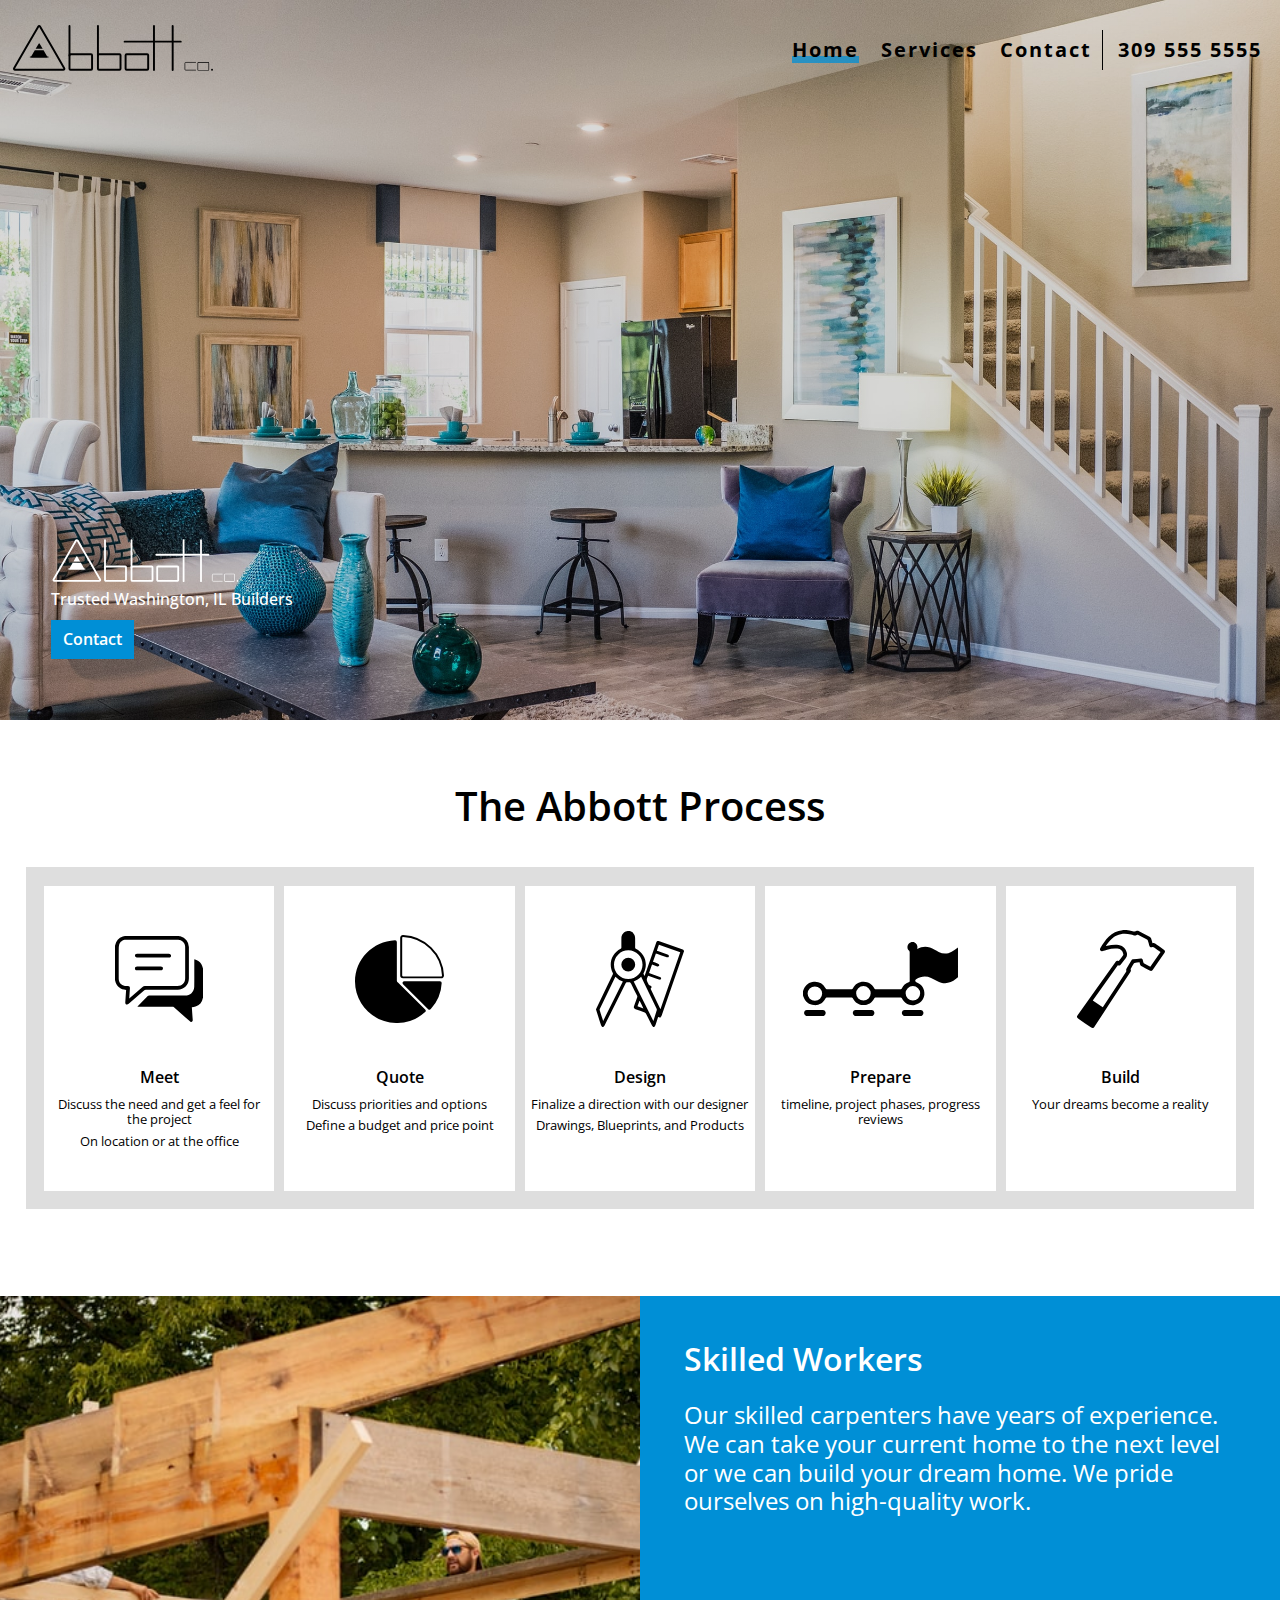
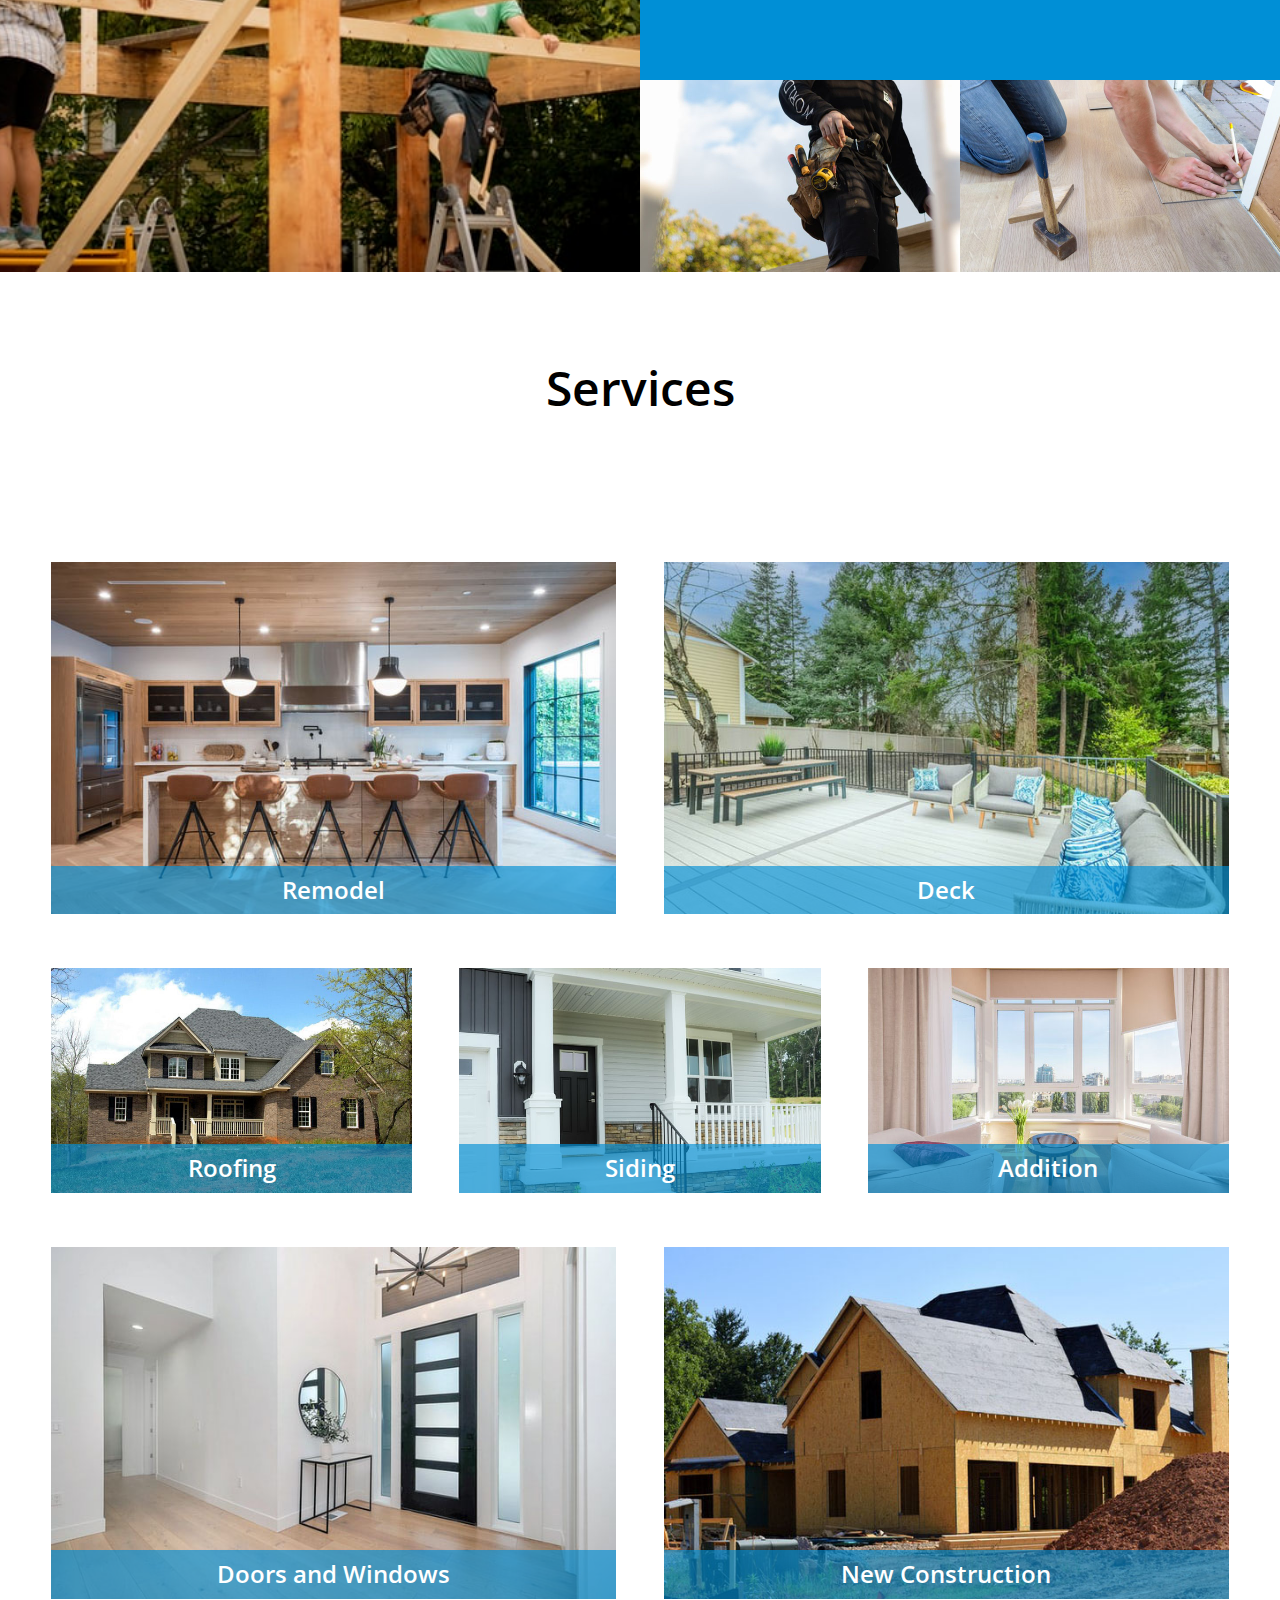
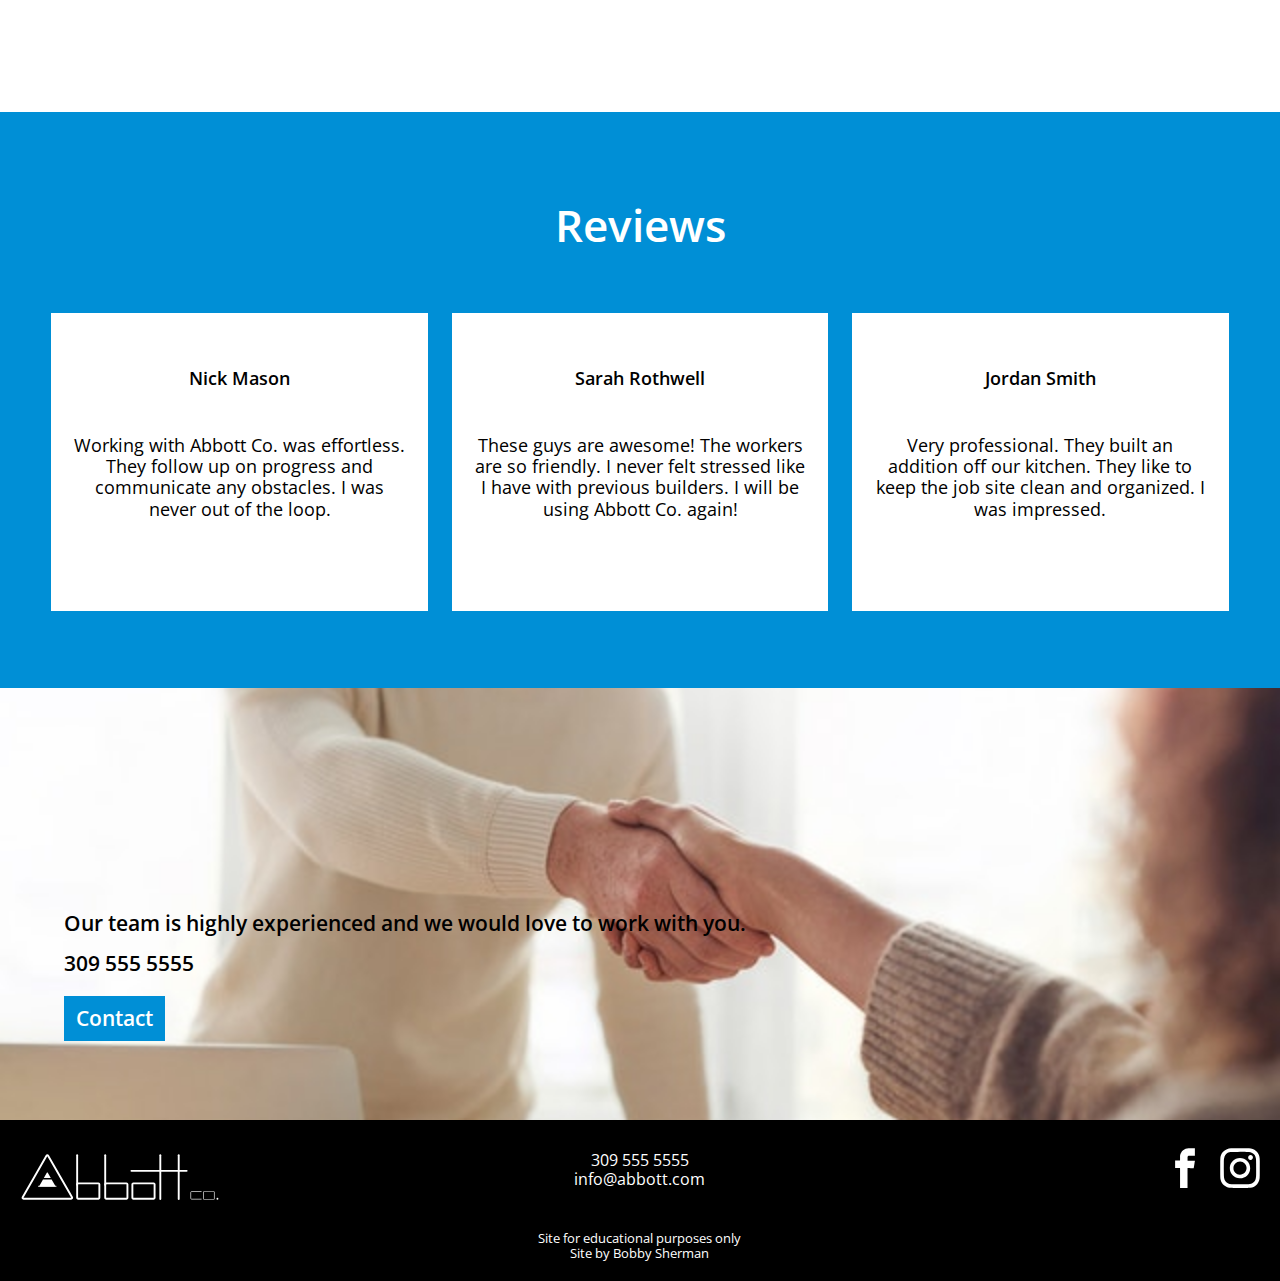
==== commit 5cd500eb: "fixed nav" ====
--- a/index.html
+++ b/index.html
@@ -21,7 +21,7 @@
                 <nav role="navigation">
                     <a href="#" id="menu-icon"></a>
                     <ul class="nav-ul">
-                        <li class="nav-li"><a class="nav-link current-page" href="#">Home</a></li>
+                        <li class="nav-li"><a class="nav-link current-page" href="index.html">Home</a></li>
                         <li class="nav-li"><a class="nav-link" href="_pages/services.html">Services</a></li>
                         <li class="nav-li"><a class="nav-link" href="_pages/contact.html">Contact</a></li>
                     </ul>
@@ -33,7 +33,7 @@
 
         <aside id="head-cta" role="complementary">
             <ul>
-                <li><img class="head-cta-logo" src="logo/logo_wht.svg" alt="abbott company logo"></li> <!-- might replace with css background-->
+                <li><img class="head-cta-logo" src="logo/logo_wht.svg" alt="abbott company logo"></li> 
                 <li><p class="head-p">Trusted Washington&#44; IL Builders</p></li>
                 <li><a class="btn" href="/_pages/contact.html">Contact</a></li>
             </ul>
--- a/_css/styles.css
+++ b/_css/styles.css
@@ -30,6 +30,7 @@
 	box-sizing: border-box;
 	font-family: "Open Sans", Verdana, Geneva, Tahoma, sans-serif;
 }
+
 /* HTML5 display-role reset for older browsers */
 article, aside, details, figcaption, figure, 
 footer, header, hgroup, menu, nav, section {
@@ -37,6 +38,7 @@
 }
 body {
 	line-height: 1.2;
+	background-color: #000;
 }
 ol, ul{
 	list-style: none;
@@ -61,6 +63,10 @@
 
 
 /* REGION: Global STYLES */
+main {
+	background-color: #fff;
+}
+
 /* SECTION: h GLOBAL */
 h1 {
 	text-align: center;
@@ -111,15 +117,20 @@
 	transform: scale(.9);
 }
 
-/* SECTION: HEADER */
+/* SECTION: HEADER GLOBAL */
+#service #header, #contact #header {
+	background-color: #fff;
+}
+
 #header {
 	grid-area: header;
 	align-items: center;
 	display: flex;
-	/* grid-template-columns: repeat(2, auto); */
 	justify-content: space-between;
 	height: 100px;
 	padding: 1%;
+	position: relative;
+	z-index: 1;
 }
 
 #header-container {
@@ -145,10 +156,33 @@
 }
 
 .head-nbr {
-	/* display: block; */
-	/* padding-left: 1.25%; */
 	text-align: center;
 	width: 155px;
+}
+
+
+/* SECTION: HEAD CTA GLOBAL */
+#head-cta {
+	grid-area: 1 / 1 / 3 / 2;
+	background-image: 
+		linear-gradient(
+			rgba(0, 0, 0, .15),
+			rgba(0, 0, 0, .15)
+		),
+		url(../pic/room.jpg);
+	background-repeat: no-repeat;
+	background-position: top;
+	background-size: cover;
+	padding: 4%;
+	display: flex;
+	align-items: flex-end;
+	position: relative;
+	z-index: 0;
+}
+
+.head-p {
+	color: var(--white);
+	font-weight: var(--med);
 }
 
 
@@ -266,7 +300,7 @@
 	text-align: center;
 	align-self: end;
 } 
-/* !SECTION END - footer GLOBAL */
+/* !REGION END - footer GLOBAL */
 
 
 /* REGION: HOME GLOBAL */
@@ -377,7 +411,7 @@
 	background-image: url(../pic/handshake.jpg);
 
 }
-/* !REGION: END - HOME GLOBAL */
+/* !REGION END - HOME GLOBAL */
 
 
 /* REGION: SERVICE GLOBAL */
@@ -596,7 +630,6 @@
 #social a {
 	justify-items: center;
 }
-
 /* !REGION: END - CONTACT GLOBAL */
 
 
@@ -657,12 +690,6 @@
 
 	
 	/* SECTION: Nav */
-	/* FIXME: Nav
-		- nav doesn't display well on home screen
-		- nav doesn't have animation
-		- hamburger needs to be clickable on mobile 
-	*/
-
 	/*	https://www.youtube.com/watch?v=XsvvSRN9DyA -- XO PIXEL 
 		Used as a base for building a semantic nav */
 	#menu-icon {
@@ -674,7 +701,7 @@
 		height: 40px;
 		width: 40px;
 		position: relative;
-		z-index: 900;
+		z-index: 5;
 	}
 
 	.nav-ul {
@@ -683,25 +710,25 @@
 		position: absolute;
 		background: var(--white);
 		top: 0;
-		right: 100%;
+		left: 100%;
 		width: 100%;
-		height: 100%;
-		padding-top: 25%;
-		z-index: 1;
+		padding-top: 20%;
+		z-index: 3;
+		transition: 400ms;
 	}
 
 	nav:hover ul {
 		opacity: 1;
-		transition: 500ms;
 		top: 0px;
-		right: 0px;
+		left: 0px;
 		width: 100%;
-		height: 100%;
-		padding-top: 25%;
+		height: 100vh;
+		padding-top: 20%;
+		overflow: hidden;
 	}
 
 	.nav-li {
-		padding: 30px 0;
+		padding: 6% 0;
 		display: block;
 		text-align: center;
 	}
@@ -776,7 +803,6 @@
 
 
 	/* REGION: HOME */
-	/* NOTE: Grid <body> */
 	#home {
 		grid-template-rows: auto .25fr 4fr .01fr;
 		grid-template-areas: 
@@ -809,7 +835,6 @@
 		font-weight: var(--med);
 	}
 
-	/* NOTE: Grid <main> */
 	#hm-main {
 		grid-template-rows: .5fr .5fr 2fr 1fr .25fr;
 		grid-template-areas: 
@@ -927,9 +952,6 @@
 		row-gap: 5%;
 		padding: 8%;
 	}
-
-	
-	/* SECTION: CTA */
 	/* !REGION: END - HOME */
 
 	
@@ -981,9 +1003,6 @@
 
 
 	/* SECTION: INFO CARDS */
-	/* FIXME
-		- seem too small
-	*/
 	#contact-info {
 		padding: 3%;
 		gap: 3%;
@@ -1031,16 +1050,12 @@
 	}
 
 	.ig {
-		/* object-fit: cover; */ /* modified */
-		/* object-position: 0 0; */
 		width: 40px;
 		height: 40px;
 		margin-left: 10px;
 	}
 
 	.fb {
-		/* object-fit: cover; */ /* modified */
-		/* object-position: 0 0; */
 		width: 20px;
 		height: 39.5px;
 	}
@@ -1060,6 +1075,7 @@
 	}
 	/* !REGION: END - TABLET GLOBAL */
 	
+
 	/* REGION: HOME */
 	#home {
 		grid-template-rows: .8fr .2fr 5fr .01fr;
@@ -1073,7 +1089,7 @@
 
 
 	/* SECTION: HEAD CTA */
-	#head-cta {
+	/* #head-cta {
 		grid-area: 1 / 1 / 3 / 2;
 		background-image: 
 			linear-gradient(
@@ -1087,12 +1103,7 @@
 		padding: 4%;
 		display: flex;
 		align-items: flex-end;
-	}
-
-	.head-p {
-		color: var(--white);
-		font-weight: var(--med);
-	}
+	} */
 
 	#hm-main {
 		grid-template-rows: .75fr repeat(2, auto) 2fr 1fr;
@@ -1221,7 +1232,6 @@
 
 
 	/* SECTION: REVIEWS */
-	/* FIXME ADJUST GLOBAL STYLES */
 	#reviews {
 		gap: 4%;
 		grid-template-rows: .25fr repeat(2, 1fr);
@@ -1274,14 +1284,11 @@
 	#service-main article section {
 		padding: 0 2%;
 	}
-
-
-	/* SECTION: CTA */
 	/* !REGION: SERVICE - END */
 
 
 	/* REGION: CONTACT */
-	/* ANCHOR FORM */
+	/* SECTION FORM */
 	#form {
 		grid-template-columns: repeat(2, auto);
 	}
@@ -1290,7 +1297,7 @@
 		padding: 8%;
 	}
 
-	/* ANCHOR INFO CARDS */
+	/* SECTION INFO CARDS */
 	#contact-info {
 		grid-template-columns: repeat(4, 1fr);
 		grid-template-rows: .8fr .2fr;
@@ -1367,7 +1374,7 @@
 
 	/* REGION: HOME */
 	#home {
-		grid-template-rows: .9fr .1fr 6fr .01fr;
+		grid-template-rows: .9fr .3fr 6fr .01fr;
 		grid-template-areas: 
 		"header"
 		"head-cta"
@@ -1378,32 +1385,6 @@
 
 	.head-logo {
 		width: 200px;
-	}
-
-
-	/* SECTION: HEAD CTA */
-	#head-cta {
-		grid-area: 1 / 1 / 3 / 2;
-		position: relative;
-		background-image: 
-			linear-gradient(
-				rgba(0, 0, 0, .2),
-				rgba(0, 0, 0, .2)
-			),
-			url(../pic/room.jpg);
-		background-repeat: no-repeat;
-		background-position: top;
-		background-size: cover;
-		padding: 4%;
-		display: flex;
-		align-items: flex-end;
-		min-height: 600px;
-		/* z-index: 0; */
-	}
-
-	.head-p {
-		color: var(--white);
-		font-weight: var(--med);
 	}
 
 	#hm-main {
@@ -1516,8 +1497,6 @@
 		grid-template-columns: repeat(6, 1fr);
 		grid-template-rows: .75fr 1fr .5fr 1fr;
 		padding: 4%;
-		/* justify-items: center; */
-		/* align-items: center; */
 		gap: 4%;
 		grid-template-areas:
 		"h2 h2 h2 h2 h2 h2"
@@ -1580,7 +1559,6 @@
 	.review-p {
 		padding: 5%;
 	}
-	/* SECTION: CTA */
 	/* !REGION: HOME - END */
 
 
@@ -1602,14 +1580,14 @@
 	}
 
 
-	/* ANCHOR HEADING */
+	/* SECTION HEADING */
 	#srv-header {
 		padding: 0 15%;
 		margin-bottom: 5%;
 	}
 
 
-	/* ANCHOR CARDS */
+	/* SECTION CARDS */
 	#service-main article {
 		display: grid;
 		column-gap: 5%;
@@ -1624,19 +1602,16 @@
 	#service-main article {
 		font-size: 125%;
 	}
-
-
-	/* ANCHOR CTA */
 	/* !REGION: SERVICE - END */
 
 
 	/* REGION: CONTACT */
-	/* ANCHOR FORM */
+	/* SECTION FORM */
 	#form section {
 		padding: 8%;
 	}
 
-	/* ANCHOR INFO CARDS */
+	/* SECTION INFO CARDS */
 	#contact-info {
 		grid-template-columns: repeat(4, 1fr);
 		grid-template-rows: .8fr .2fr;
